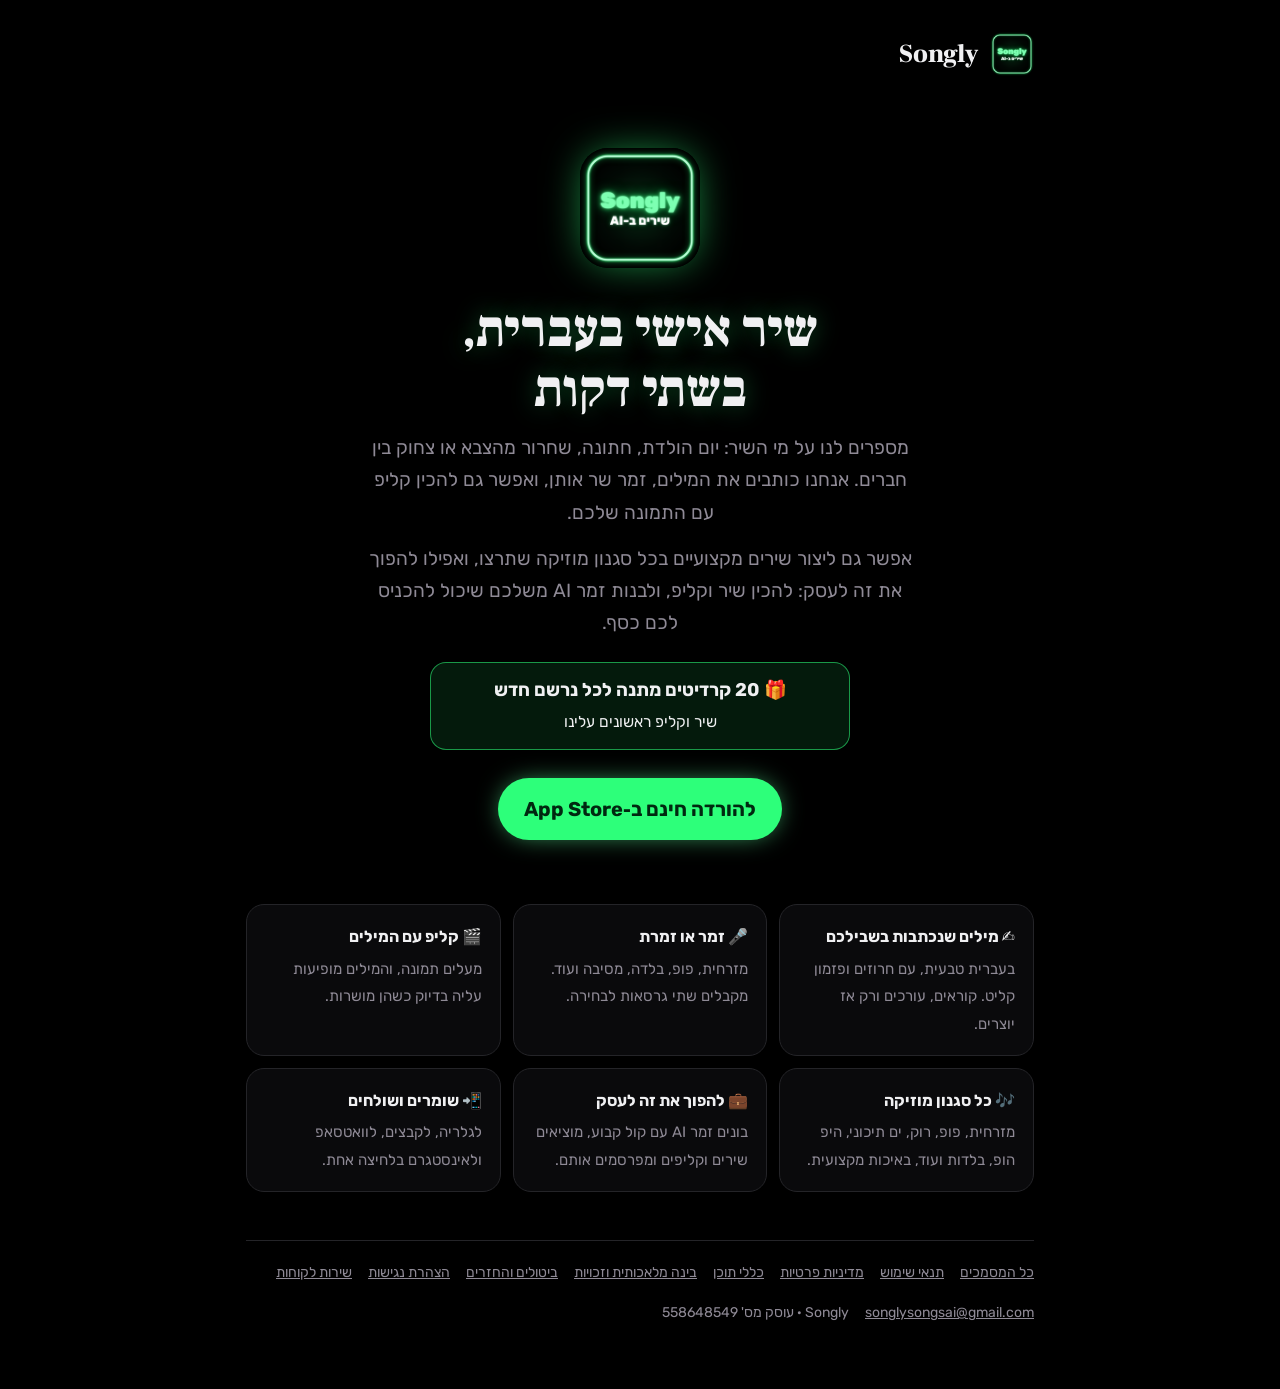
==== index.html @ c9ac2962 "Show the 20-credit welcome gift on the landing page Co-Authored-By: Claude Opus 5.5 <noreply@anthrop" ====
<!doctype html>
<html lang="he" dir="rtl"><head><meta charset="utf-8"><meta name="viewport" content="width=device-width,initial-scale=1">
<title>Songly · שיר אישי בעברית בשתי דקות</title><meta name="description" content="יוצרים שיר אישי בעברית עם בינה מלאכותית: מספרים על מי השיר, ו-Songly כותבת, שרה ומכינה קליפ.">
<link rel="icon" href="favicon.png"><link rel="preconnect" href="https://fonts.googleapis.com"><link rel="preconnect" href="https://fonts.gstatic.com" crossorigin>
<link href="https://fonts.googleapis.com/css2?family=Frank+Ruhl+Libre:wght@900&family=Rubik:wght@400;700&display=swap" rel="stylesheet">
<link rel="stylesheet" href="style.css"></head><body><div class="wrap">
<header><img src="icon.png" alt=""><a class="brand" href="/">Songly</a></header>

<section class="hero"><img src="icon.png" alt="Songly">
<h1>שיר אישי בעברית,<br>בשתי דקות</h1>
<p class="lead">מספרים לנו על מי השיר: יום הולדת, חתונה, שחרור מהצבא או צחוק בין חברים. אנחנו כותבים את המילים, זמר שר אותן, ואפשר גם להכין קליפ עם התמונה שלכם.</p>
<p class="lead" style="margin-top:14px">אפשר גם ליצור שירים מקצועיים בכל סגנון מוזיקה שתרצו, ואפילו להפוך את זה לעסק: להכין שיר וקליפ, ולבנות זמר AI משלכם שיכול להכניס לכם כסף.</p>
<p style="margin:22px auto 0;max-width:420px;padding:12px 18px;border-radius:16px;border:1px solid rgba(45,255,122,.55);background:rgba(45,255,122,.1);font-weight:700;font-size:1.15em">🎁 20 קרדיטים מתנה לכל נרשם חדש<br><span style="font-weight:400;font-size:.85em">שיר וקליפ ראשונים עלינו</span></p>
<a class="soon" style="font-size:1.25em;text-decoration:none" href="https://apps.apple.com/il/app/id6822004056"> להורדה חינם ב‑App Store</a></section>
<section class="cards">
<div class="card"><b>✍️ מילים שנכתבות בשבילכם</b><span>בעברית טבעית, עם חרוזים ופזמון קליט. קוראים, עורכים ורק אז יוצרים.</span></div>
<div class="card"><b>🎤 זמר או זמרת</b><span>מזרחית, פופ, בלדה, מסיבה ועוד. מקבלים שתי גרסאות לבחירה.</span></div>
<div class="card"><b>🎬 קליפ עם המילים</b><span>מעלים תמונה, והמילים מופיעות עליה בדיוק כשהן מושרות.</span></div>
<div class="card"><b>🎶 כל סגנון מוזיקה</b><span>מזרחית, פופ, רוק, ים תיכוני, היפ הופ, בלדות ועוד, באיכות מקצועית.</span></div>
<div class="card"><b>💼 להפוך את זה לעסק</b><span>בונים זמר AI עם קול קבוע, מוציאים שירים וקליפים ומפרסמים אותם.</span></div>
<div class="card"><b>📲 שומרים ושולחים</b><span>לגלריה, לקבצים, לוואטסאפ ולאינסטגרם בלחיצה אחת.</span></div>
</section>
<footer><a href="legal.html">כל המסמכים</a><a href="terms.html">תנאי שימוש</a><a href="privacy.html">מדיניות פרטיות</a><a href="content.html">כללי תוכן</a><a href="ai-rights.html">בינה מלאכותית וזכויות</a><a href="refunds.html">ביטולים והחזרים</a><a href="accessibility.html">הצהרת נגישות</a><a href="support.html">שירות לקוחות</a><a href="mailto:songlysongsai@gmail.com">songlysongsai@gmail.com</a><span>Songly · עוסק מס' 558648549</span></footer></div></body></html>
---- style.css ----
:root{--bg:#000;--surface:#0a0a0c;--line:#242428;--green:#2dff7a;--green-l:#a3ffc8;--text:#f0f0f2;--muted:#8f8a96}
*{box-sizing:border-box}
html,body{margin:0;background:var(--bg);color:var(--text);font-family:'Rubik',system-ui,sans-serif;line-height:1.7}
a{color:var(--green-l)}
.wrap{max-width:820px;margin:0 auto;padding:32px 16px 64px}
header{display:flex;align-items:center;gap:12px;margin-bottom:32px}
header img{width:44px;height:44px;border-radius:12px}
header a.brand{font-family:'Frank Ruhl Libre',serif;font-weight:900;font-size:26px;color:var(--text);text-decoration:none}
.hero{text-align:center;padding:40px 0 24px}
.hero img{width:120px;height:120px;border-radius:28px;box-shadow:0 0 40px -6px rgba(45,255,122,.6)}
h1{font-family:'Frank Ruhl Libre',serif;font-weight:900;font-size:clamp(32px,7vw,52px);line-height:1.15;margin:24px 0 12px;text-shadow:0 0 24px rgba(45,255,122,.35)}
h2{font-size:20px;margin:28px 0 6px;color:var(--green-l)}
.lead{font-size:19px;color:var(--muted);max-width:560px;margin:0 auto}
.soon{display:inline-block;margin-top:28px;padding:14px 26px;border-radius:999px;background:var(--green);color:#002810;font-weight:700;box-shadow:0 0 26px -6px rgba(92,255,157,.75)}
.cards{display:grid;grid-template-columns:repeat(auto-fit,minmax(220px,1fr));gap:12px;margin:40px 0}
.card{background:var(--surface);border:1px solid var(--line);border-radius:18px;padding:18px}
.card b{display:block;margin-bottom:4px}
.card span{color:var(--muted);font-size:15px}
.doc{background:var(--surface);border:1px solid var(--line);border-radius:20px;padding:8px 22px 22px}
.doc p,.doc li{color:#d6d6da}
.note{color:var(--muted);font-size:14px}
footer{margin-top:48px;padding-top:20px;border-top:1px solid var(--line);color:var(--muted);font-size:14px;display:flex;flex-wrap:wrap;gap:16px}
footer a{color:var(--muted)}
.doc-title{font-size:clamp(28px,6vw,40px);margin:8px 0 4px;text-align:right}
.doc h2{font-size:19px;margin:30px 0 6px;color:var(--green-l)}
.doc ul{padding-inline-start:22px}
.biz{margin:16px 0 18px;padding:14px 16px;border:1px solid rgba(92,255,157,.35);border-radius:16px;background:rgba(10,40,24,.45)}
.biz p{margin:2px 0;color:var(--text)}
.contact{display:inline-block;margin-top:4px;font-weight:700;font-size:18px}
table{width:100%;border-collapse:collapse;margin:8px 0}
th,td{text-align:right;padding:8px 6px;border-bottom:1px solid var(--line);color:#d6d6da;vertical-align:top;font-size:15px}
th{color:var(--text)}
footer a{white-space:nowrap}
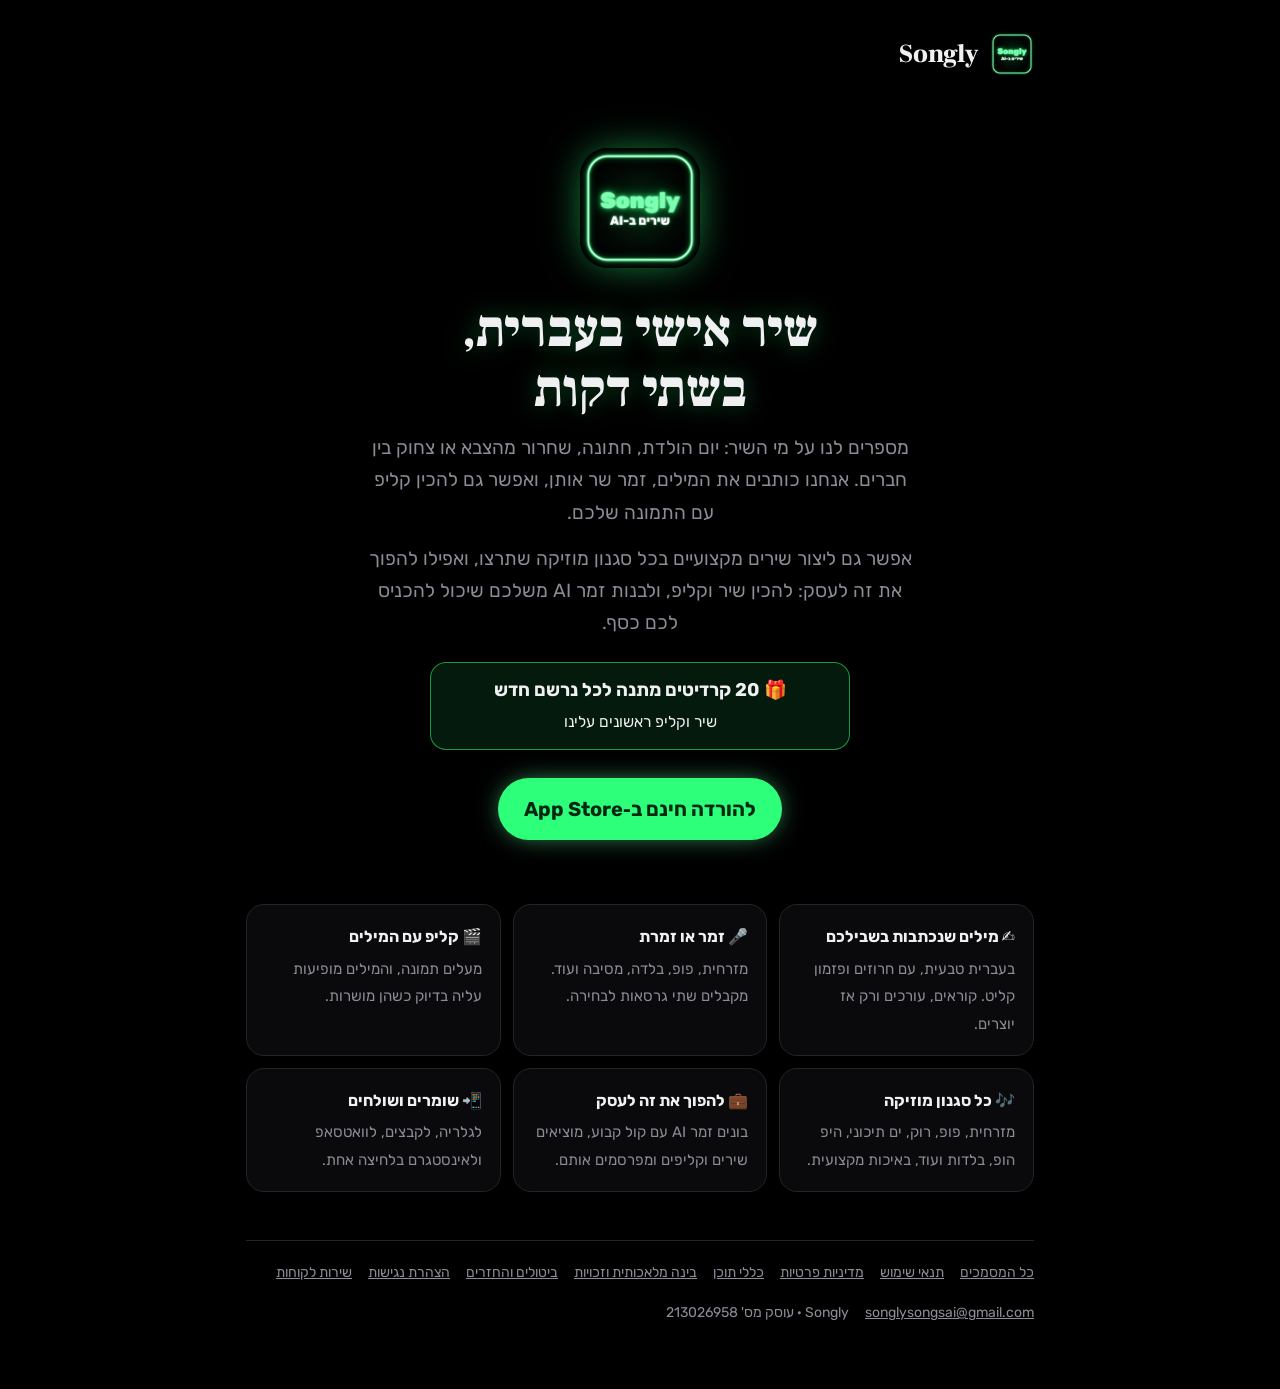
==== commit c1908595: "Business number 213026958" ====
--- a/index.html
+++ b/index.html
@@ -20,4 +20,4 @@
 <div class="card"><b>💼 להפוך את זה לעסק</b><span>בונים זמר AI עם קול קבוע, מוציאים שירים וקליפים ומפרסמים אותם.</span></div>
 <div class="card"><b>📲 שומרים ושולחים</b><span>לגלריה, לקבצים, לוואטסאפ ולאינסטגרם בלחיצה אחת.</span></div>
 </section>
-<footer><a href="legal.html">כל המסמכים</a><a href="terms.html">תנאי שימוש</a><a href="privacy.html">מדיניות פרטיות</a><a href="content.html">כללי תוכן</a><a href="ai-rights.html">בינה מלאכותית וזכויות</a><a href="refunds.html">ביטולים והחזרים</a><a href="accessibility.html">הצהרת נגישות</a><a href="support.html">שירות לקוחות</a><a href="mailto:songlysongsai@gmail.com">songlysongsai@gmail.com</a><span>Songly · עוסק מס' 558648549</span></footer></div></body></html>
+<footer><a href="legal.html">כל המסמכים</a><a href="terms.html">תנאי שימוש</a><a href="privacy.html">מדיניות פרטיות</a><a href="content.html">כללי תוכן</a><a href="ai-rights.html">בינה מלאכותית וזכויות</a><a href="refunds.html">ביטולים והחזרים</a><a href="accessibility.html">הצהרת נגישות</a><a href="support.html">שירות לקוחות</a><a href="mailto:songlysongsai@gmail.com">songlysongsai@gmail.com</a><span>Songly · עוסק מס' 213026958</span></footer></div></body></html>
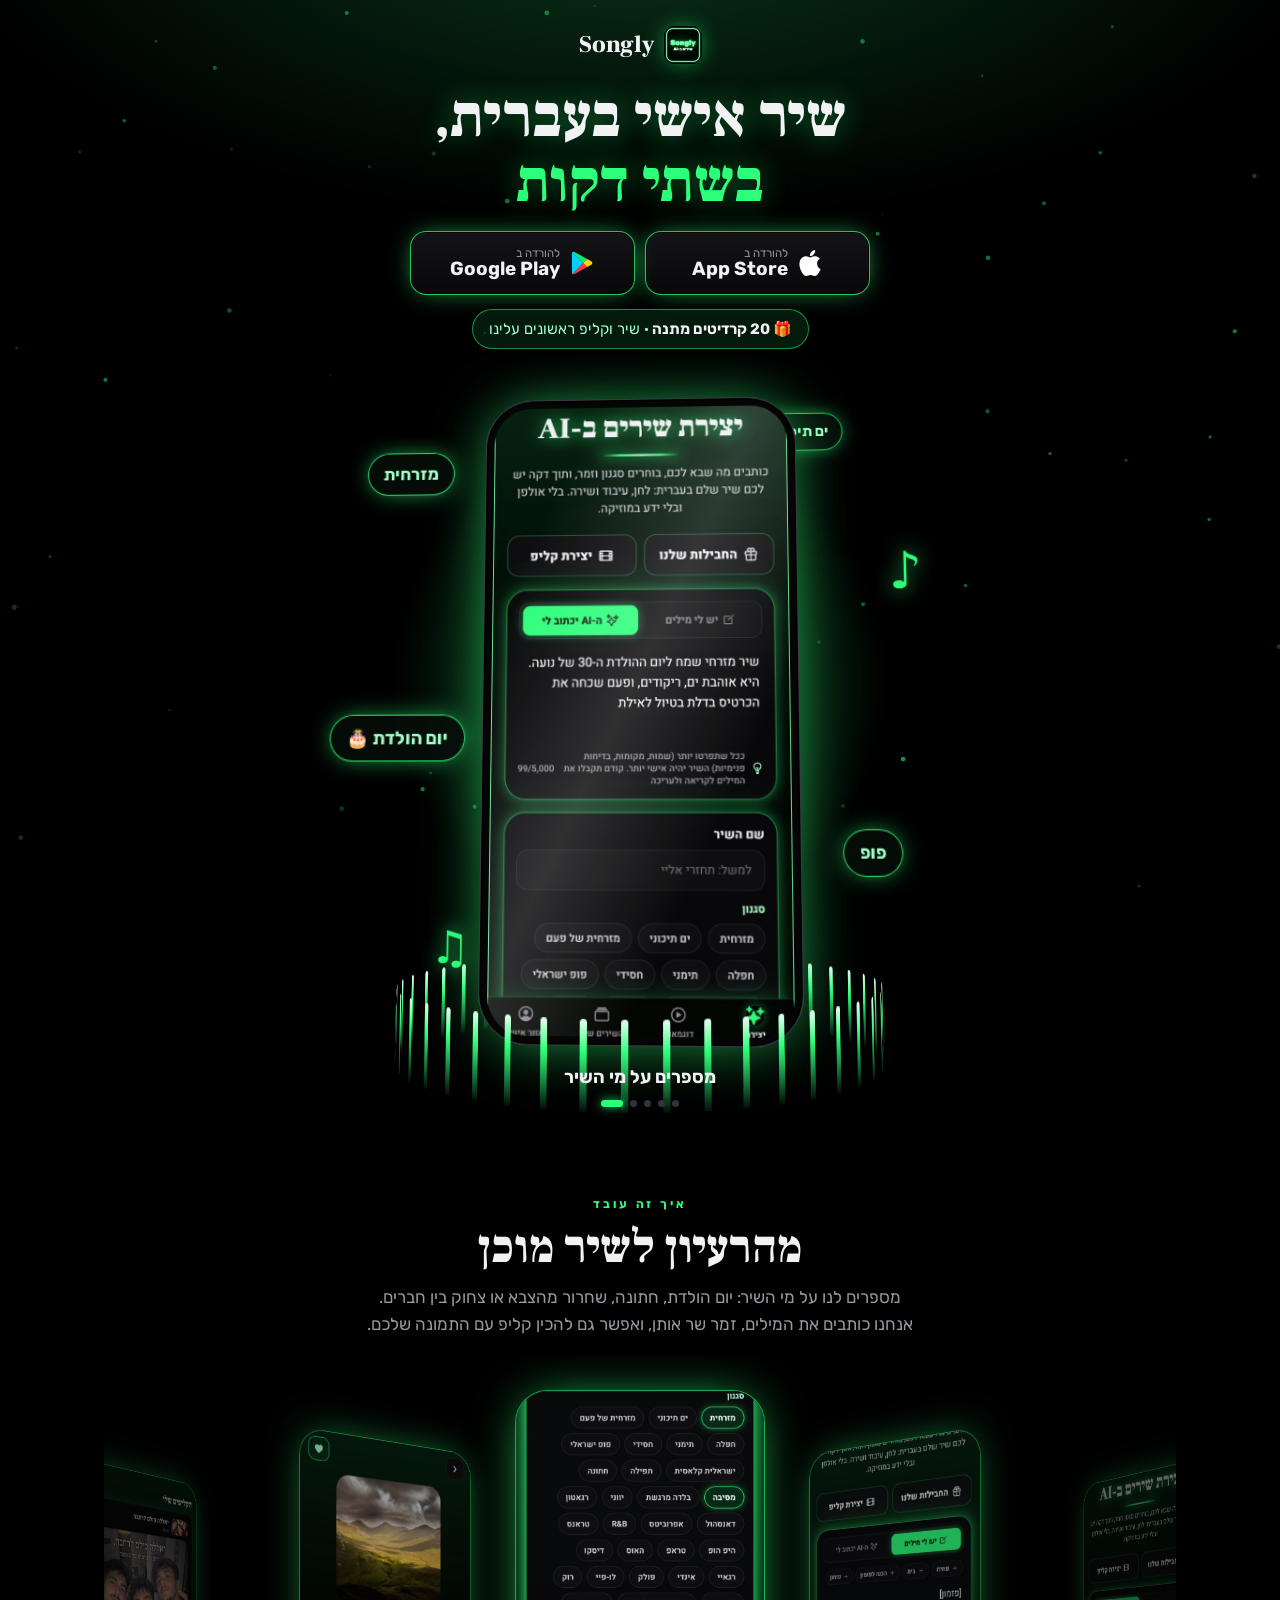
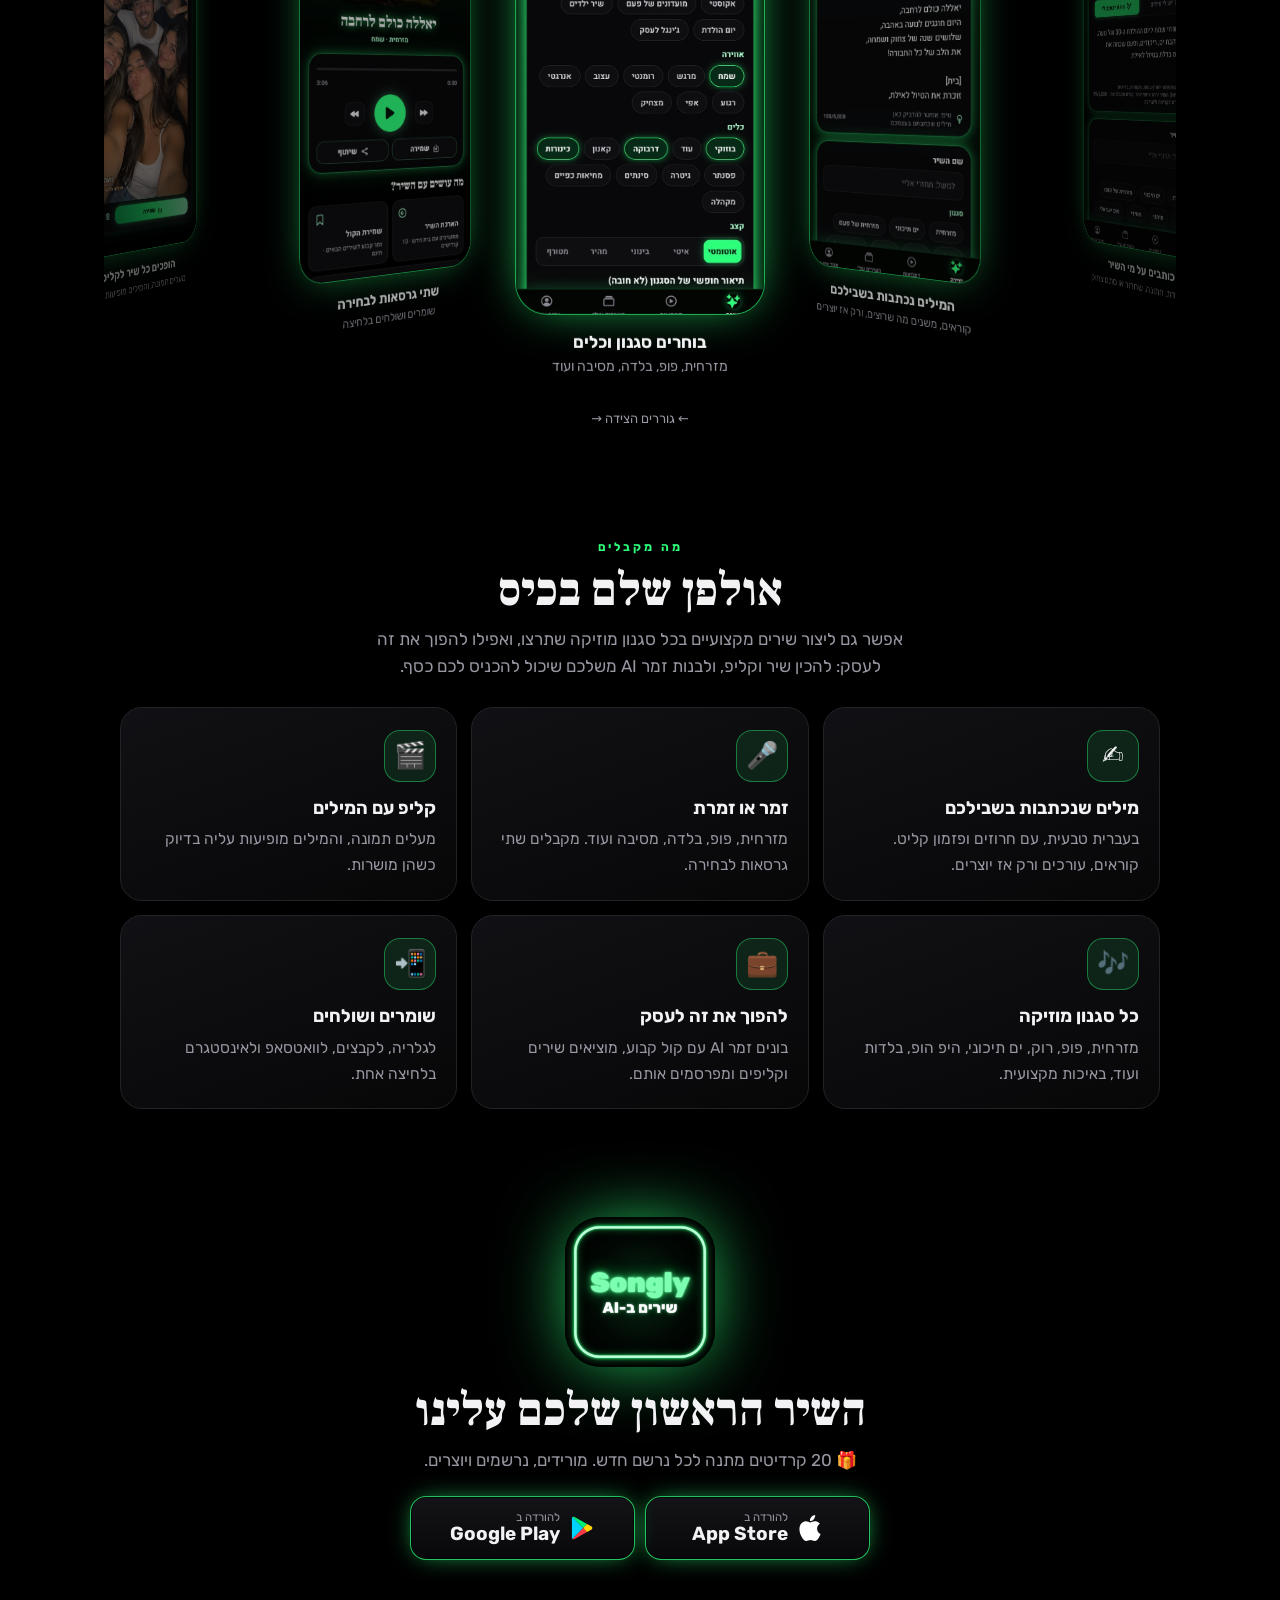
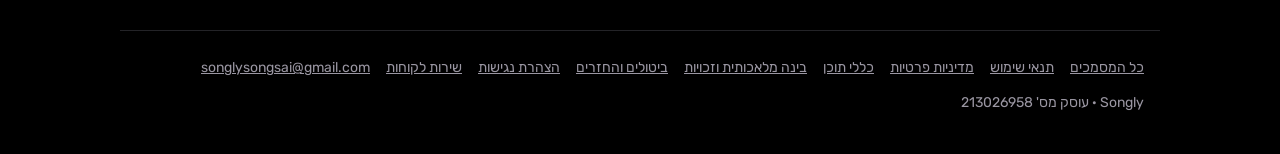
==== commit 1e745be8: "New 3D landing page with App Store and Google Play buttons on top Co-Authored-By: Claude Fable 5.2 <" ====
--- a/index.html
+++ b/index.html
@@ -1,23 +1,72 @@
 <!doctype html>
-<html lang="he" dir="rtl"><head><meta charset="utf-8"><meta name="viewport" content="width=device-width,initial-scale=1">
-<title>Songly · שיר אישי בעברית בשתי דקות</title><meta name="description" content="יוצרים שיר אישי בעברית עם בינה מלאכותית: מספרים על מי השיר, ו-Songly כותבת, שרה ומכינה קליפ.">
+<html lang="he" dir="rtl"><head><meta charset="utf-8"><meta name="viewport" content="width=device-width,initial-scale=1,viewport-fit=cover">
+<title>Songly · שיר אישי בעברית בשתי דקות</title><meta name="description" content="יוצרים שיר אישי בעברית עם בינה מלאכותית: מספרים על מי השיר, ו-Songly כותבת, שרה ומכינה קליפ. להורדה ב-App Store וב-Google Play.">
+<meta name="theme-color" content="#000000">
+<meta property="og:title" content="Songly · שיר אישי בעברית בשתי דקות"><meta property="og:description" content="להורדה חינם ב-App Store וב-Google Play. 20 קרדיטים מתנה לכל נרשם חדש."><meta property="og:image" content="https://songlysongsai.com/icon.png">
 <link rel="icon" href="favicon.png"><link rel="preconnect" href="https://fonts.googleapis.com"><link rel="preconnect" href="https://fonts.gstatic.com" crossorigin>
 <link href="https://fonts.googleapis.com/css2?family=Frank+Ruhl+Libre:wght@900&family=Rubik:wght@400;700&display=swap" rel="stylesheet">
-<link rel="stylesheet" href="style.css"></head><body><div class="wrap">
-<header><img src="icon.png" alt=""><a class="brand" href="/">Songly</a></header>
+<link rel="preload" as="image" href="img/s1.webp">
+<link rel="stylesheet" href="landing.css?v=1"></head><body>
+<a class="skip" href="#stores">דילוג לקישורי ההורדה</a>
+<canvas id="fx" aria-hidden="true"></canvas>
+<main>
+<section class="hero" style="padding-bottom:0">
+<a class="brand" href="/"><img src="icon.png" alt="" width="38" height="38">Songly</a>
+<h1>שיר אישי בעברית,<br><em>בשתי דקות</em></h1>
+<div class="stores" id="stores">
+<a class="store as" href="https://apps.apple.com/il/app/id6822004056" aria-label="הורדת Songly מה-App Store לאייפון"><svg viewBox="0 0 24 24" aria-hidden="true"><path class="ap" fill="#fff" d="M12.152 6.896c-.948 0-2.415-1.078-3.96-1.04-2.04.027-3.91 1.183-4.961 3.014-2.117 3.675-.546 9.103 1.519 12.09 1.013 1.454 2.208 3.09 3.792 3.039 1.52-.065 2.09-.987 3.935-.987 1.831 0 2.35.987 3.96.948 1.637-.026 2.676-1.48 3.676-2.948 1.156-1.688 1.636-3.325 1.662-3.415-.039-.013-3.182-1.221-3.22-4.857-.026-3.04 2.48-4.494 2.597-4.559-1.429-2.09-3.623-2.324-4.39-2.376-2-.156-3.675 1.09-4.61 1.09zM15.53 3.83c.843-1.012 1.4-2.427 1.245-3.83-1.207.052-2.662.805-3.532 1.818-.78.896-1.454 2.338-1.273 3.714 1.338.104 2.715-.688 3.559-1.701"/></svg><span><small>להורדה ב</small><b>App Store</b></span></a>
+<a class="store gp" href="https://play.google.com/store/apps/details?id=com.songlysongsai.app" aria-label="הורדת Songly מ-Google Play לאנדרואיד"><svg viewBox="0 0 24 24" aria-hidden="true"><path fill="#00d2ff" d="M3.2 1.9 13.1 12 3.2 22.1c-.3-.3-.5-.7-.5-1.2V3.1c0-.5.2-.9.5-1.2z"/><path fill="#00f076" d="M3.2 1.9c.5-.4 1.200-.5 1.900-.1l11.600 6.600-3.600 3.600z"/><path fill="#ff3a44" d="M3.2 22.1 13.1 12l3.600 3.600-11.600 6.600c-.7.4-1.400.3-1.900-.1z"/><path fill="#ffd500" d="m16.700 8.400 4.100 2.300c1 .6 1 2 0 2.600l-4.100 2.300L13.100 12z"/></svg><span><small>להורדה ב</small><b>Google Play</b></span></a>
+</div>
+<p class="gift">🎁 20 קרדיטים מתנה <span>· שיר וקליפ ראשונים עלינו</span></p>
+<div class="stage" id="stage" aria-hidden="true">
+<div class="halo"></div>
+<div class="rig" id="rig">
+<div class="eq" id="eq"></div>
+<div class="chip c5"><i>ים תיכוני</i></div><div class="chip n c6"><i>♫</i></div>
+<div class="phone">
+<div class="back"><img src="icon.png" alt=""></div>
+<div class="edge" style="transform:translateZ(-14px)"></div><div class="edge" style="transform:translateZ(-12px)"></div><div class="edge" style="transform:translateZ(-10px)"></div><div class="edge" style="transform:translateZ(-8px)"></div><div class="edge" style="transform:translateZ(-6px)"></div><div class="edge" style="transform:translateZ(-4px)"></div><div class="edge" style="transform:translateZ(-2px)"></div>
+<div class="face"></div>
+<div class="screen"><img src="img/s1.webp" alt="" class=on><img src="img/s2.webp" alt="" loading=lazy><img src="img/s3.webp" alt="" loading=lazy><img src="img/s4.webp" alt="" loading=lazy><img src="img/s5.webp" alt="" loading=lazy></div>
+<div class="glare" id="glare"></div>
+</div>
+<div class="chip c1"><i>מזרחית</i></div><div class="chip n c2"><i>♪</i></div><div class="chip c3"><i>יום הולדת 🎂</i></div><div class="chip c4"><i>פופ</i></div>
+</div></div>
+<div class="cap"><p id="capt" aria-live="off">מספרים על מי השיר</p><div class="dots" aria-hidden="true"><i class="on"></i><i></i><i></i><i></i><i></i></div></div>
+</section>
 
-<section class="hero"><img src="icon.png" alt="Songly">
-<h1>שיר אישי בעברית,<br>בשתי דקות</h1>
-<p class="lead">מספרים לנו על מי השיר: יום הולדת, חתונה, שחרור מהצבא או צחוק בין חברים. אנחנו כותבים את המילים, זמר שר אותן, ואפשר גם להכין קליפ עם התמונה שלכם.</p>
-<p class="lead" style="margin-top:14px">אפשר גם ליצור שירים מקצועיים בכל סגנון מוזיקה שתרצו, ואפילו להפוך את זה לעסק: להכין שיר וקליפ, ולבנות זמר AI משלכם שיכול להכניס לכם כסף.</p>
-<p style="margin:22px auto 0;max-width:420px;padding:12px 18px;border-radius:16px;border:1px solid rgba(45,255,122,.55);background:rgba(45,255,122,.1);font-weight:700;font-size:1.15em">🎁 20 קרדיטים מתנה לכל נרשם חדש<br><span style="font-weight:400;font-size:.85em">שיר וקליפ ראשונים עלינו</span></p>
-<a class="soon" style="font-size:1.25em;text-decoration:none" href="https://apps.apple.com/il/app/id6822004056"> להורדה חינם ב‑App Store</a></section>
-<section class="cards">
-<div class="card"><b>✍️ מילים שנכתבות בשבילכם</b><span>בעברית טבעית, עם חרוזים ופזמון קליט. קוראים, עורכים ורק אז יוצרים.</span></div>
-<div class="card"><b>🎤 זמר או זמרת</b><span>מזרחית, פופ, בלדה, מסיבה ועוד. מקבלים שתי גרסאות לבחירה.</span></div>
-<div class="card"><b>🎬 קליפ עם המילים</b><span>מעלים תמונה, והמילים מופיעות עליה בדיוק כשהן מושרות.</span></div>
-<div class="card"><b>🎶 כל סגנון מוזיקה</b><span>מזרחית, פופ, רוק, ים תיכוני, היפ הופ, בלדות ועוד, באיכות מקצועית.</span></div>
-<div class="card"><b>💼 להפוך את זה לעסק</b><span>בונים זמר AI עם קול קבוע, מוציאים שירים וקליפים ומפרסמים אותם.</span></div>
-<div class="card"><b>📲 שומרים ושולחים</b><span>לגלריה, לקבצים, לוואטסאפ ולאינסטגרם בלחיצה אחת.</span></div>
-</section>
-<footer><a href="legal.html">כל המסמכים</a><a href="terms.html">תנאי שימוש</a><a href="privacy.html">מדיניות פרטיות</a><a href="content.html">כללי תוכן</a><a href="ai-rights.html">בינה מלאכותית וזכויות</a><a href="refunds.html">ביטולים והחזרים</a><a href="accessibility.html">הצהרת נגישות</a><a href="support.html">שירות לקוחות</a><a href="mailto:songlysongsai@gmail.com">songlysongsai@gmail.com</a><span>Songly · עוסק מס' 213026958</span></footer></div></body></html>
+<section><div class="wrap">
+<span class="kick rv">איך זה עובד</span>
+<h2 class="rv">מהרעיון לשיר מוכן</h2>
+<p class="sub rv">מספרים לנו על מי השיר: יום הולדת, חתונה, שחרור מהצבא או צחוק בין חברים. אנחנו כותבים את המילים, זמר שר אותן, ואפשר גם להכין קליפ עם התמונה שלכם.</p>
+<div class="cf" id="cf" tabindex="0" aria-label="מסכי האפליקציה, אפשר לגלול הצידה">
+<figure><img src="img/s5.webp" alt="מסך האפליקציה: הופכים כל שיר לקליפ" loading="lazy" width="640" height="1343"><figcaption>הופכים כל שיר לקליפ<small>מעלים תמונה, והמילים מופיעות עליה</small></figcaption></figure><figure><img src="img/s4.webp" alt="מסך האפליקציה: שתי גרסאות לבחירה" loading="lazy" width="640" height="1343"><figcaption>שתי גרסאות לבחירה<small>שומרים ושולחים בלחיצה</small></figcaption></figure><figure><img src="img/s3.webp" alt="מסך האפליקציה: בוחרים סגנון וכלים" loading="lazy" width="640" height="1343"><figcaption>בוחרים סגנון וכלים<small>מזרחית, פופ, בלדה, מסיבה ועוד</small></figcaption></figure><figure><img src="img/s2.webp" alt="מסך האפליקציה: המילים נכתבות בשבילכם" loading="lazy" width="640" height="1343"><figcaption>המילים נכתבות בשבילכם<small>קוראים, משנים מה שרוצים, ורק אז יוצרים</small></figcaption></figure><figure><img src="img/s1.webp" alt="מסך האפליקציה: כותבים על מי השיר" loading="lazy" width="640" height="1343"><figcaption>כותבים על מי השיר<small>יום הולדת, חתונה, שחרור או סתם צחוק</small></figcaption></figure>
+</div>
+<p class="swipe" aria-hidden="true">← גוררים הצידה →</p>
+</div></section>
+
+<section><div class="wrap">
+<span class="kick rv">מה מקבלים</span>
+<h2 class="rv">אולפן שלם בכיס</h2>
+<p class="sub rv">אפשר גם ליצור שירים מקצועיים בכל סגנון מוזיקה שתרצו, ואפילו להפוך את זה לעסק: להכין שיר וקליפ, ולבנות זמר AI משלכם שיכול להכניס לכם כסף.</p>
+<div class="cards">
+<div class="card rv"><div class="ic" aria-hidden="true">✍️</div><b>מילים שנכתבות בשבילכם</b><span>בעברית טבעית, עם חרוזים ופזמון קליט. קוראים, עורכים ורק אז יוצרים.</span></div><div class="card rv"><div class="ic" aria-hidden="true">🎤</div><b>זמר או זמרת</b><span>מזרחית, פופ, בלדה, מסיבה ועוד. מקבלים שתי גרסאות לבחירה.</span></div><div class="card rv"><div class="ic" aria-hidden="true">🎬</div><b>קליפ עם המילים</b><span>מעלים תמונה, והמילים מופיעות עליה בדיוק כשהן מושרות.</span></div><div class="card rv"><div class="ic" aria-hidden="true">🎶</div><b>כל סגנון מוזיקה</b><span>מזרחית, פופ, רוק, ים תיכוני, היפ הופ, בלדות ועוד, באיכות מקצועית.</span></div><div class="card rv"><div class="ic" aria-hidden="true">💼</div><b>להפוך את זה לעסק</b><span>בונים זמר AI עם קול קבוע, מוציאים שירים וקליפים ומפרסמים אותם.</span></div><div class="card rv"><div class="ic" aria-hidden="true">📲</div><b>שומרים ושולחים</b><span>לגלריה, לקבצים, לוואטסאפ ולאינסטגרם בלחיצה אחת.</span></div>
+</div></div></section>
+
+<section class="end"><div class="wrap">
+<img class="disc rv" src="icon.png" alt="" width="150" height="150">
+<h2 class="rv">השיר הראשון שלכם עלינו</h2>
+<p class="sub rv">🎁 20 קרדיטים מתנה לכל נרשם חדש. מורידים, נרשמים ויוצרים.</p>
+<div class="stores" id="stores2">
+<a class="store as" href="https://apps.apple.com/il/app/id6822004056" aria-label="הורדת Songly מה-App Store לאייפון"><svg viewBox="0 0 24 24" aria-hidden="true"><path class="ap" fill="#fff" d="M12.152 6.896c-.948 0-2.415-1.078-3.96-1.04-2.04.027-3.91 1.183-4.961 3.014-2.117 3.675-.546 9.103 1.519 12.09 1.013 1.454 2.208 3.09 3.792 3.039 1.52-.065 2.09-.987 3.935-.987 1.831 0 2.35.987 3.96.948 1.637-.026 2.676-1.48 3.676-2.948 1.156-1.688 1.636-3.325 1.662-3.415-.039-.013-3.182-1.221-3.22-4.857-.026-3.04 2.48-4.494 2.597-4.559-1.429-2.09-3.623-2.324-4.39-2.376-2-.156-3.675 1.09-4.61 1.09zM15.53 3.83c.843-1.012 1.4-2.427 1.245-3.83-1.207.052-2.662.805-3.532 1.818-.78.896-1.454 2.338-1.273 3.714 1.338.104 2.715-.688 3.559-1.701"/></svg><span><small>להורדה ב</small><b>App Store</b></span></a>
+<a class="store gp" href="https://play.google.com/store/apps/details?id=com.songlysongsai.app" aria-label="הורדת Songly מ-Google Play לאנדרואיד"><svg viewBox="0 0 24 24" aria-hidden="true"><path fill="#00d2ff" d="M3.2 1.9 13.1 12 3.2 22.1c-.3-.3-.5-.7-.5-1.2V3.1c0-.5.2-.9.5-1.2z"/><path fill="#00f076" d="M3.2 1.9c.5-.4 1.200-.5 1.900-.1l11.600 6.600-3.600 3.600z"/><path fill="#ff3a44" d="M3.2 22.1 13.1 12l3.600 3.600-11.600 6.600c-.7.4-1.400.3-1.900-.1z"/><path fill="#ffd500" d="m16.700 8.400 4.100 2.300c1 .6 1 2 0 2.600l-4.100 2.300L13.100 12z"/></svg><span><small>להורדה ב</small><b>Google Play</b></span></a>
+</div>
+</div></section>
+</main>
+<footer><a href="legal.html">כל המסמכים</a><a href="terms.html">תנאי שימוש</a><a href="privacy.html">מדיניות פרטיות</a><a href="content.html">כללי תוכן</a><a href="ai-rights.html">בינה מלאכותית וזכויות</a><a href="refunds.html">ביטולים והחזרים</a><a href="accessibility.html">הצהרת נגישות</a><a href="support.html">שירות לקוחות</a><a href="mailto:songlysongsai@gmail.com">songlysongsai@gmail.com</a><span>Songly · עוסק מס' 213026958</span></footer>
+<div class="bar" id="bar">
+<a class="store as" href="https://apps.apple.com/il/app/id6822004056" aria-label="הורדת Songly מה-App Store לאייפון"><svg viewBox="0 0 24 24" aria-hidden="true"><path class="ap" fill="#fff" d="M12.152 6.896c-.948 0-2.415-1.078-3.96-1.04-2.04.027-3.91 1.183-4.961 3.014-2.117 3.675-.546 9.103 1.519 12.09 1.013 1.454 2.208 3.09 3.792 3.039 1.52-.065 2.09-.987 3.935-.987 1.831 0 2.35.987 3.96.948 1.637-.026 2.676-1.48 3.676-2.948 1.156-1.688 1.636-3.325 1.662-3.415-.039-.013-3.182-1.221-3.22-4.857-.026-3.04 2.48-4.494 2.597-4.559-1.429-2.09-3.623-2.324-4.39-2.376-2-.156-3.675 1.09-4.61 1.09zM15.53 3.83c.843-1.012 1.4-2.427 1.245-3.83-1.207.052-2.662.805-3.532 1.818-.78.896-1.454 2.338-1.273 3.714 1.338.104 2.715-.688 3.559-1.701"/></svg><span><small>להורדה ב</small><b>App Store</b></span></a>
+<a class="store gp" href="https://play.google.com/store/apps/details?id=com.songlysongsai.app" aria-label="הורדת Songly מ-Google Play לאנדרואיד"><svg viewBox="0 0 24 24" aria-hidden="true"><path fill="#00d2ff" d="M3.2 1.9 13.1 12 3.2 22.1c-.3-.3-.5-.7-.5-1.2V3.1c0-.5.2-.9.5-1.2z"/><path fill="#00f076" d="M3.2 1.9c.5-.4 1.200-.5 1.900-.1l11.600 6.600-3.600 3.600z"/><path fill="#ff3a44" d="M3.2 22.1 13.1 12l3.600 3.600-11.600 6.600c-.7.4-1.400.3-1.900-.1z"/><path fill="#ffd500" d="m16.700 8.400 4.100 2.300c1 .6 1 2 0 2.600l-4.100 2.300L13.100 12z"/></svg><span><small>להורדה ב</small><b>Google Play</b></span></a>
+</div>
+<script src="landing.js?v=1"></script>
+</body></html>
--- a/landing.css
+++ b/landing.css
@@ -0,0 +1,126 @@
+:root{--bg:#000;--surface:#0a0a0c;--line:#232327;--green:#2dff7a;--green-l:#a3ffc8;--text:#f2f2f4;--muted:#9a96a2;--pw:min(58vw,270px)}
+*{box-sizing:border-box}
+html{scroll-behavior:smooth}
+html,body{margin:0;background:var(--bg);color:var(--text);font-family:'Rubik',system-ui,sans-serif;line-height:1.6;overflow-x:hidden}
+img{display:block;max-width:100%}
+a{color:var(--green-l)}
+:focus-visible{outline:3px solid #fff;outline-offset:3px;border-radius:8px}
+.skip{position:absolute;right:8px;top:-60px;background:var(--green);color:#002810;padding:10px 16px;border-radius:10px;font-weight:700;z-index:50}
+.skip:focus{top:8px}
+#fx{position:fixed;inset:0;width:100%;height:100%;z-index:0;pointer-events:none}
+main,footer{position:relative;z-index:1}
+
+/* ---------- hero ---------- */
+.hero{position:relative;text-align:center;padding:18px 16px 0;overflow:hidden}
+.hero::before{content:"";position:absolute;inset:-10% -30% auto;height:70%;background:radial-gradient(50% 60% at 50% 0,rgba(45,255,122,.22),transparent 70%);pointer-events:none}
+.brand{position:relative;display:inline-flex;align-items:center;gap:10px;color:var(--text);text-decoration:none;font-family:'Frank Ruhl Libre',serif;font-weight:900;font-size:24px}
+.brand img{width:38px;height:38px;border-radius:11px;box-shadow:0 0 22px -4px rgba(45,255,122,.7)}
+h1{position:relative;font-family:'Frank Ruhl Libre',serif;font-weight:900;font-size:clamp(31px,8.4vw,60px);line-height:1.08;margin:14px 0 0;text-shadow:0 0 28px rgba(45,255,122,.4)}
+h1 em{font-style:normal;color:var(--green)}
+.stores{position:relative;display:flex;justify-content:center;gap:10px;margin:16px auto 0;max-width:460px}
+.store{flex:1 1 0;min-width:0;display:flex;align-items:center;justify-content:center;gap:9px;padding:10px 10px;min-height:58px;border-radius:16px;text-decoration:none;color:var(--text);background:linear-gradient(180deg,#141418,#08080a);border:1.5px solid rgba(45,255,122,.75);box-shadow:0 0 0 1px rgba(0,0,0,.6) inset,0 0 26px -8px rgba(45,255,122,.9);transition:transform .25s cubic-bezier(.2,1.4,.4,1),box-shadow .25s}
+.store:hover{transform:translateY(-3px) scale(1.02);box-shadow:0 0 34px -6px rgba(45,255,122,1)}
+.store:active{transform:scale(.97)}
+.store svg{width:26px;height:26px;flex:none}
+.store span{display:flex;flex-direction:column;align-items:flex-start;line-height:1.1;text-align:start}
+.store small{font-size:11.5px;color:var(--muted);font-weight:400}
+.store b{font-size:17px;font-weight:700;direction:ltr;white-space:nowrap}
+.store.me{background:linear-gradient(180deg,#5cff9d,#18e866);color:#002810;border-color:#b9ffd5;order:-1}
+.store.me small{color:#064a22}
+.store.me .ap{fill:#002810}
+.gift{position:relative;display:inline-block;margin:14px auto 0;padding:7px 16px;border-radius:999px;border:1px solid rgba(45,255,122,.5);background:rgba(45,255,122,.1);font-weight:700;font-size:15px}
+.gift span{font-weight:400;color:var(--green-l)}
+
+/* ---------- 3D stage ---------- */
+.stage{position:relative;height:calc(var(--pw)*2.36);margin-top:6px;perspective:1300px;perspective-origin:50% 42%;touch-action:pan-y;cursor:grab;user-select:none;-webkit-user-select:none}
+.stage:active{cursor:grabbing}
+.halo{position:absolute;left:50%;top:46%;width:calc(var(--pw)*2.3);aspect-ratio:1;transform:translate(-50%,-50%);border-radius:50%;background:radial-gradient(closest-side,rgba(45,255,122,.34),rgba(45,255,122,.08) 55%,transparent 72%);animation:breath 4s ease-in-out infinite}
+@keyframes breath{50%{opacity:.6;transform:translate(-50%,-50%) scale(1.08)}}
+.rig{position:absolute;left:50%;top:6%;width:var(--pw);margin-left:calc(var(--pw)/-2);transform-style:preserve-3d;will-change:transform}
+.phone{position:relative;width:100%;aspect-ratio:1042/2188;transform-style:preserve-3d}
+.phone .edge{position:absolute;inset:-9px;border-radius:calc(var(--pw)*.165);background:#17171b;border:1px solid #2c2c33}
+.phone .face{position:absolute;inset:-9px;border-radius:calc(var(--pw)*.165);background:#050506;border:1.5px solid #3a3a42;box-shadow:0 0 0 1.5px #000 inset,0 0 60px -10px rgba(45,255,122,.75);transform:translateZ(1px)}
+.screen{position:absolute;inset:0;border-radius:calc(var(--pw)*.125);overflow:hidden;background:#000;transform:translateZ(2px)}
+.screen img{position:absolute;inset:0;width:100%;height:100%;object-fit:cover;opacity:0;transition:opacity .9s ease}
+.screen img.on{opacity:1}
+.notch{position:absolute;left:50%;top:2.2%;width:28%;height:3.1%;margin-left:-14%;border-radius:99px;background:#000;transform:translateZ(3px)}
+.glare{position:absolute;inset:0;border-radius:calc(var(--pw)*.125);transform:translateZ(4px);background:linear-gradient(115deg,transparent 30%,rgba(255,255,255,.16) 46%,transparent 60%);background-size:260% 100%;pointer-events:none;mix-blend-mode:screen}
+.back{position:absolute;inset:-9px;border-radius:calc(var(--pw)*.165);background:radial-gradient(120% 80% at 50% 20%,#15301f,#060608 70%);border:1.5px solid #2c2c33;transform:translateZ(-15px) rotateY(180deg);display:grid;place-items:center}
+.back img{width:34%;border-radius:22%;box-shadow:0 0 40px -6px rgba(45,255,122,.8)}
+
+.chip{position:absolute;transform-style:preserve-3d;pointer-events:none}
+.chip i{display:block;font-style:normal;white-space:nowrap;padding:7px 14px;border-radius:999px;font-weight:700;font-size:clamp(13px,3.5vw,16px);color:var(--green-l);background:rgba(6,14,9,.92);border:1.5px solid rgba(45,255,122,.8);box-shadow:0 0 22px -6px rgba(45,255,122,.95);animation:bob 4.2s ease-in-out infinite}
+.chip.n i{padding:0;border:0;background:none;box-shadow:none;font-size:clamp(30px,9vw,46px);color:var(--green);text-shadow:0 0 18px rgba(45,255,122,.9)}
+@keyframes bob{50%{transform:translateY(-12px) rotate(2deg)}}
+.c1{left:-34%;top:12%;transform:translateZ(110px)}
+.c2{right:-36%;top:26%;transform:translateZ(150px)}.c2 i{animation-delay:-1.1s}
+.c3{left:-38%;top:52%;transform:translateZ(170px)}.c3 i{animation-delay:-2.3s}
+.c4{right:-30%;top:68%;transform:translateZ(120px)}.c4 i{animation-delay:-.6s}
+.c5{right:-22%;top:-3%;transform:translateZ(-90px)}.c5 i{animation-delay:-3s}
+.c6{left:-24%;top:82%;transform:translateZ(-70px)}.c6 i{animation-delay:-1.7s}
+
+.eq{position:absolute;left:50%;top:103%;width:0;height:0;transform-style:preserve-3d;animation:spin 26s linear infinite}
+@keyframes spin{to{transform:rotateY(360deg)}}
+.eq b{position:absolute;left:-3px;bottom:0;width:6px;height:calc(var(--pw)*.24);transform-origin:50% 100%;transform:rotateY(var(--a)) translateZ(calc(var(--pw)*.78))}
+.eq b i{display:block;width:100%;height:100%;border-radius:4px 4px 0 0;background:linear-gradient(180deg,#eafff2,var(--green) 35%,rgba(45,255,122,.05));transform-origin:50% 100%;animation:eq 1.1s ease-in-out infinite alternate;animation-delay:var(--d)}
+@keyframes eq{from{transform:scaleY(.12)}to{transform:scaleY(1)}}
+
+.cap{position:relative;margin:0 auto;padding:0 16px 34px;text-align:center}
+.cap p{margin:0;font-weight:700;font-size:18px;min-height:1.6em}
+.dots{display:flex;gap:7px;justify-content:center;margin-top:8px;direction:ltr}
+.dots i{width:7px;height:7px;border-radius:50%;background:#33333a;transition:.4s}
+.dots i.on{background:var(--green);width:22px;border-radius:9px;box-shadow:0 0 10px rgba(45,255,122,.8)}
+
+/* ---------- sections ---------- */
+section{position:relative;padding:54px 16px}
+.wrap{max-width:1040px;margin:0 auto}
+.kick{display:block;text-align:center;font-size:12px;letter-spacing:.24em;color:var(--green);font-weight:700}
+h2{font-family:'Frank Ruhl Libre',serif;font-weight:900;font-size:clamp(28px,6.6vw,46px);line-height:1.12;text-align:center;margin:8px 0 10px}
+.sub{color:var(--muted);text-align:center;max-width:560px;margin:0 auto;font-size:17px}
+
+.cf{position:relative;display:flex;gap:0;direction:ltr;overflow-x:auto;overflow-y:hidden;scroll-snap-type:x mandatory;-webkit-overflow-scrolling:touch;scrollbar-width:none;padding:34px calc(50% - var(--cw)/2) 30px;margin:18px -16px 0;--cw:min(56vw,250px)}
+.cf::-webkit-scrollbar{display:none}
+.cf figure{cursor:pointer;flex:none;width:var(--cw);margin:0;scroll-snap-align:center;position:relative;will-change:transform}
+.cf img{width:100%;height:auto;aspect-ratio:1042/2188;object-fit:cover;border-radius:calc(var(--cw)*.13);border:1.5px solid rgba(45,255,122,.7);box-shadow:0 0 50px -14px rgba(45,255,122,.9);background:#000}
+.cf figcaption{direction:rtl;text-align:center;margin-top:14px;font-weight:700;font-size:17px}
+.cf figcaption small{display:block;font-weight:400;color:var(--muted);font-size:14px}
+.swipe{text-align:center;color:var(--muted);font-size:13px;margin:0}
+
+.cards{display:grid;grid-template-columns:repeat(auto-fit,minmax(250px,1fr));gap:14px;margin-top:26px;perspective:1200px}
+.card{position:relative;padding:22px 20px;border-radius:22px;background:linear-gradient(160deg,#111115,#070708);border:1px solid var(--line);transform-style:preserve-3d;transition:transform .5s cubic-bezier(.2,1.2,.3,1),border-color .3s,box-shadow .3s;overflow:hidden}
+.card::before{content:"";position:absolute;inset:0;background:radial-gradient(220px circle at var(--mx,50%) var(--my,0%),rgba(45,255,122,.16),transparent 70%);opacity:0;transition:opacity .3s}
+.card:hover{border-color:rgba(45,255,122,.6);box-shadow:0 20px 50px -24px rgba(45,255,122,.7)}
+.card:hover::before{opacity:1}
+.card .ic{display:grid;place-items:center;width:52px;height:52px;border-radius:16px;font-size:26px;background:rgba(45,255,122,.1);border:1px solid rgba(45,255,122,.4);margin-bottom:12px;transform:translateZ(30px)}
+.card b{display:block;font-size:18px;margin-bottom:4px;transform:translateZ(20px)}
+.card span{color:var(--muted);font-size:15.5px}
+
+.end{text-align:center;padding-bottom:70px}
+.end .disc{width:150px;height:150px;margin:0 auto 18px;border-radius:36px;box-shadow:0 0 70px -8px rgba(45,255,122,.85);animation:floaty 5s ease-in-out infinite}
+@keyframes floaty{50%{transform:translateY(-10px) rotate(-3deg)}}
+.end .stores{margin-top:22px}
+
+footer{max-width:1040px;margin:0 auto;padding:22px 16px 96px;border-top:1px solid var(--line);color:var(--muted);font-size:14px;display:flex;flex-wrap:wrap;gap:8px 16px}
+footer a{color:var(--muted);white-space:nowrap;padding:4px 0}
+
+.bar{position:fixed;inset:auto 0 0 0;z-index:20;display:flex;gap:8px;padding:10px 12px calc(10px + env(safe-area-inset-bottom));background:rgba(0,0,0,.86);-webkit-backdrop-filter:blur(14px);backdrop-filter:blur(14px);border-top:1px solid rgba(45,255,122,.35);transform:translateY(110%);transition:transform .45s cubic-bezier(.2,1,.3,1)}
+.bar.show{transform:none}
+.bar .store{min-height:50px;padding:6px 8px}
+.bar .store svg{width:22px;height:22px}.bar .store b{font-size:15px}.bar .store small{font-size:10.5px}
+
+.js .rv{opacity:0;transform:translateY(26px);transition:opacity .7s ease,transform .8s cubic-bezier(.2,1,.3,1)}
+.js .rv.in{opacity:1;transform:none}
+
+@media (min-width:900px){
+  :root{--pw:300px}
+  .hero{padding-top:26px}
+  .store{min-height:64px}.store b{font-size:19px}
+  .bar{display:none}
+  footer{padding-bottom:40px}
+}
+@media (max-width:899px){.c1{left:-24%;transform:translateZ(70px)}.c2{right:-24%;transform:translateZ(90px)}.c3{left:-27%;transform:translateZ(90px)}.c4{right:-20%;transform:translateZ(70px)}.c5{right:-10%}.c6{left:-14%}}
+@media (max-width:359px){.store b{font-size:15px}.store svg{width:22px;height:22px}}
+@media (prefers-reduced-motion:reduce){
+  *,*::before,*::after{animation:none!important;transition:none!important}
+  html{scroll-behavior:auto}
+}
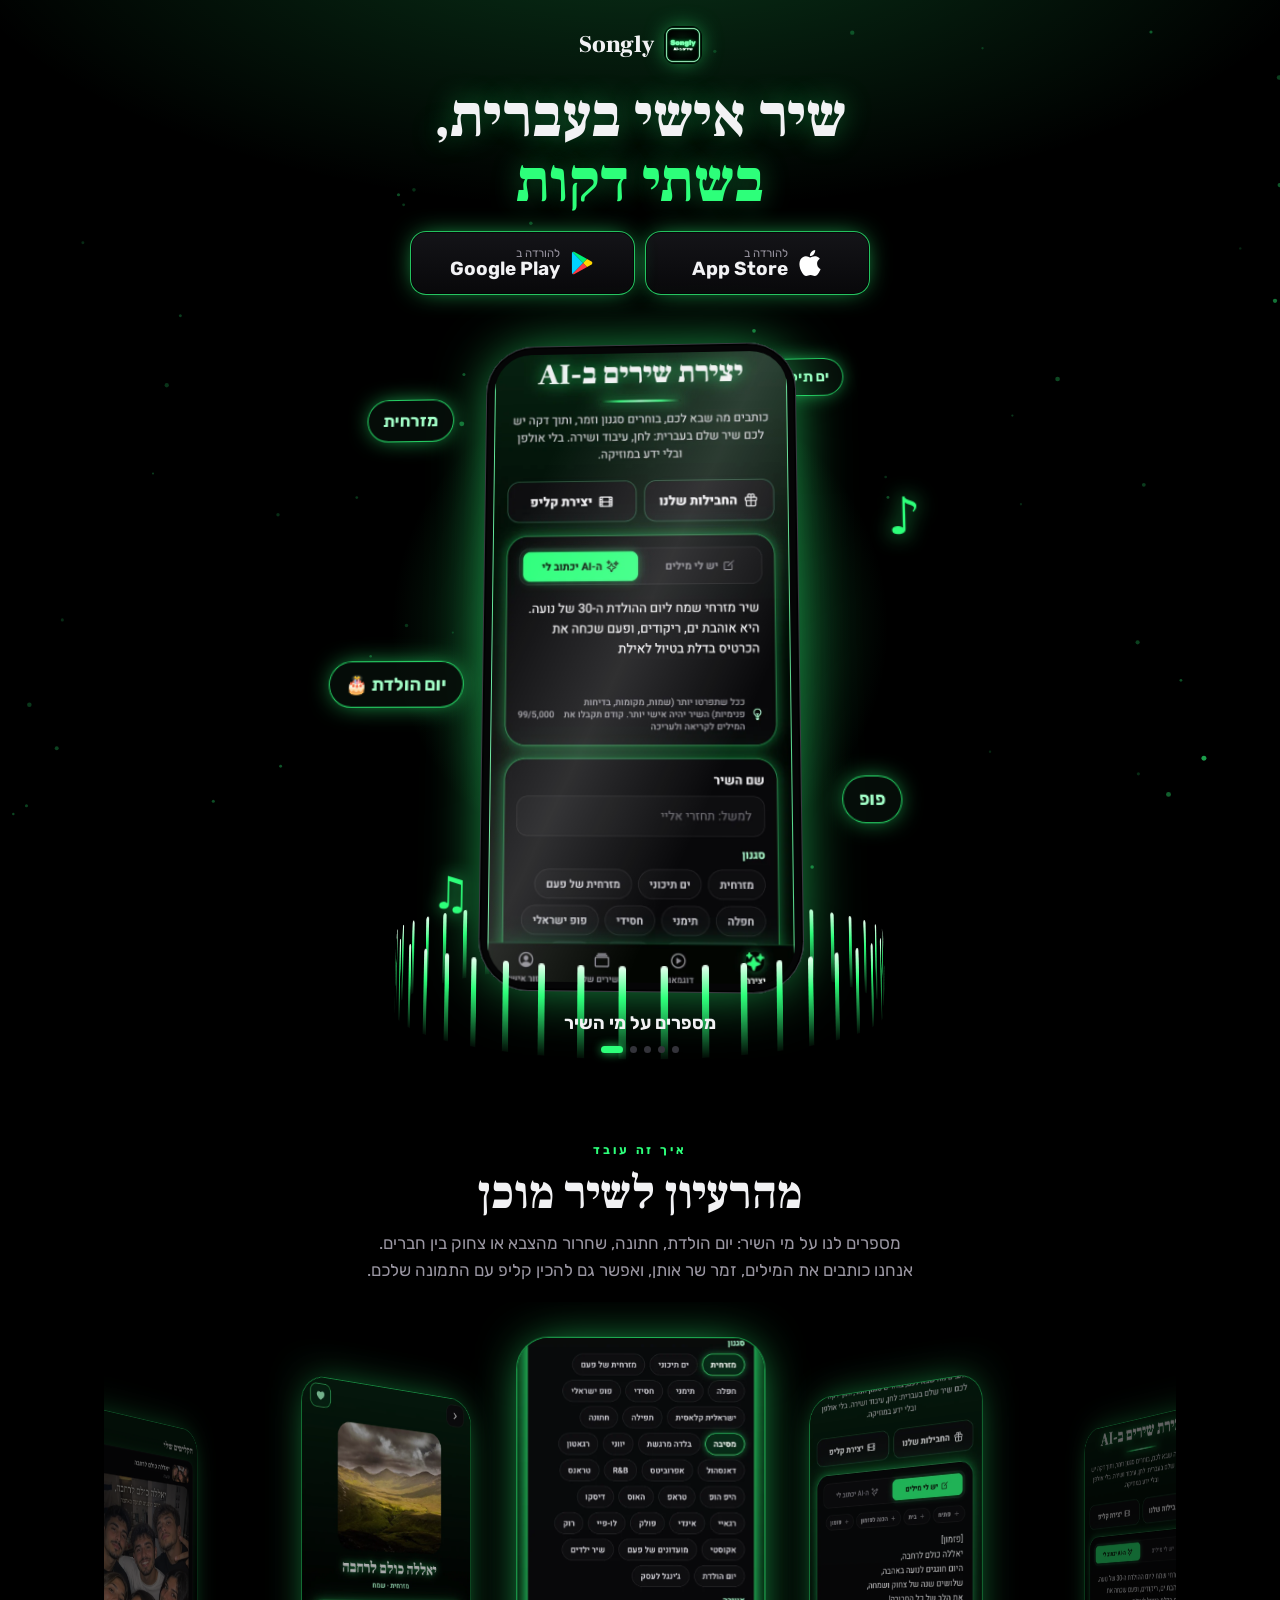
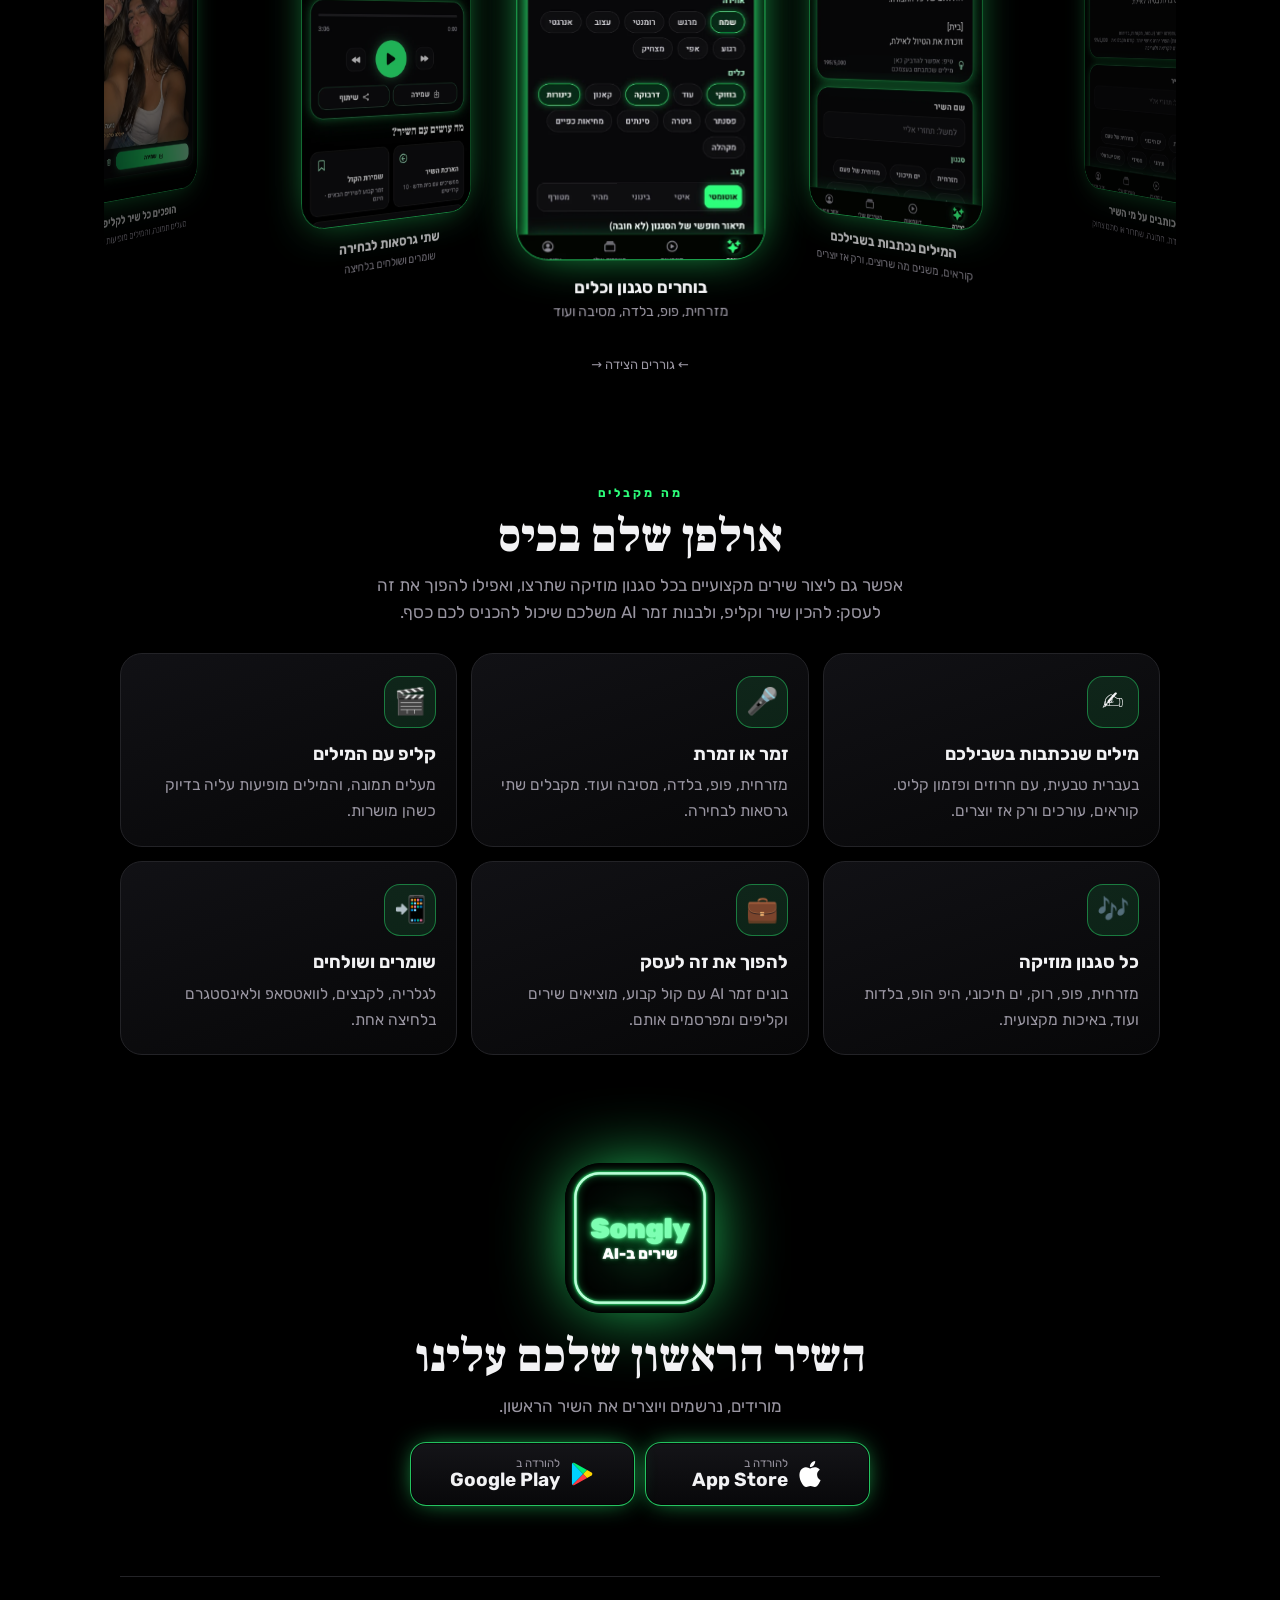
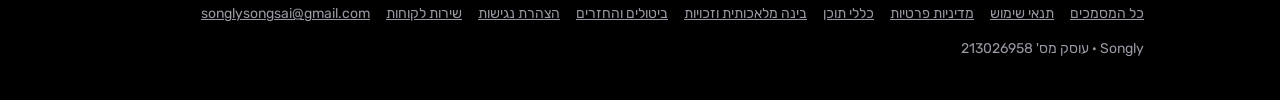
==== commit 11f90ecb: "Remove the welcome-gift offer from the landing page Co-Authored-By: Claude Fable 5.2 <noreply@anthro" ====
--- a/index.html
+++ b/index.html
@@ -2,7 +2,7 @@
 <html lang="he" dir="rtl"><head><meta charset="utf-8"><meta name="viewport" content="width=device-width,initial-scale=1,viewport-fit=cover">
 <title>Songly · שיר אישי בעברית בשתי דקות</title><meta name="description" content="יוצרים שיר אישי בעברית עם בינה מלאכותית: מספרים על מי השיר, ו-Songly כותבת, שרה ומכינה קליפ. להורדה ב-App Store וב-Google Play.">
 <meta name="theme-color" content="#000000">
-<meta property="og:title" content="Songly · שיר אישי בעברית בשתי דקות"><meta property="og:description" content="להורדה חינם ב-App Store וב-Google Play. 20 קרדיטים מתנה לכל נרשם חדש."><meta property="og:image" content="https://songlysongsai.com/icon.png">
+<meta property="og:title" content="Songly · שיר אישי בעברית בשתי דקות"><meta property="og:description" content="להורדה חינם ב-App Store וב-Google Play. שיר אישי בעברית, עם קליפ, בשתי דקות."><meta property="og:image" content="https://songlysongsai.com/icon.png">
 <link rel="icon" href="favicon.png"><link rel="preconnect" href="https://fonts.googleapis.com"><link rel="preconnect" href="https://fonts.gstatic.com" crossorigin>
 <link href="https://fonts.googleapis.com/css2?family=Frank+Ruhl+Libre:wght@900&family=Rubik:wght@400;700&display=swap" rel="stylesheet">
 <link rel="preload" as="image" href="img/s1.webp">
@@ -17,7 +17,6 @@
 <a class="store as" href="https://apps.apple.com/il/app/id6822004056" aria-label="הורדת Songly מה-App Store לאייפון"><svg viewBox="0 0 24 24" aria-hidden="true"><path class="ap" fill="#fff" d="M12.152 6.896c-.948 0-2.415-1.078-3.96-1.04-2.04.027-3.91 1.183-4.961 3.014-2.117 3.675-.546 9.103 1.519 12.09 1.013 1.454 2.208 3.09 3.792 3.039 1.52-.065 2.09-.987 3.935-.987 1.831 0 2.35.987 3.96.948 1.637-.026 2.676-1.48 3.676-2.948 1.156-1.688 1.636-3.325 1.662-3.415-.039-.013-3.182-1.221-3.22-4.857-.026-3.04 2.48-4.494 2.597-4.559-1.429-2.09-3.623-2.324-4.39-2.376-2-.156-3.675 1.09-4.61 1.09zM15.53 3.83c.843-1.012 1.4-2.427 1.245-3.83-1.207.052-2.662.805-3.532 1.818-.78.896-1.454 2.338-1.273 3.714 1.338.104 2.715-.688 3.559-1.701"/></svg><span><small>להורדה ב</small><b>App Store</b></span></a>
 <a class="store gp" href="https://play.google.com/store/apps/details?id=com.songlysongsai.app" aria-label="הורדת Songly מ-Google Play לאנדרואיד"><svg viewBox="0 0 24 24" aria-hidden="true"><path fill="#00d2ff" d="M3.2 1.9 13.1 12 3.2 22.1c-.3-.3-.5-.7-.5-1.2V3.1c0-.5.2-.9.5-1.2z"/><path fill="#00f076" d="M3.2 1.9c.5-.4 1.200-.5 1.900-.1l11.600 6.600-3.600 3.600z"/><path fill="#ff3a44" d="M3.2 22.1 13.1 12l3.600 3.600-11.600 6.600c-.7.4-1.400.3-1.900-.1z"/><path fill="#ffd500" d="m16.700 8.400 4.100 2.300c1 .6 1 2 0 2.600l-4.100 2.300L13.100 12z"/></svg><span><small>להורדה ב</small><b>Google Play</b></span></a>
 </div>
-<p class="gift">🎁 20 קרדיטים מתנה <span>· שיר וקליפ ראשונים עלינו</span></p>
 <div class="stage" id="stage" aria-hidden="true">
 <div class="halo"></div>
 <div class="rig" id="rig">
@@ -56,7 +55,7 @@
 <section class="end"><div class="wrap">
 <img class="disc rv" src="icon.png" alt="" width="150" height="150">
 <h2 class="rv">השיר הראשון שלכם עלינו</h2>
-<p class="sub rv">🎁 20 קרדיטים מתנה לכל נרשם חדש. מורידים, נרשמים ויוצרים.</p>
+<p class="sub rv">מורידים, נרשמים ויוצרים את השיר הראשון.</p>
 <div class="stores" id="stores2">
 <a class="store as" href="https://apps.apple.com/il/app/id6822004056" aria-label="הורדת Songly מה-App Store לאייפון"><svg viewBox="0 0 24 24" aria-hidden="true"><path class="ap" fill="#fff" d="M12.152 6.896c-.948 0-2.415-1.078-3.96-1.04-2.04.027-3.91 1.183-4.961 3.014-2.117 3.675-.546 9.103 1.519 12.09 1.013 1.454 2.208 3.09 3.792 3.039 1.52-.065 2.09-.987 3.935-.987 1.831 0 2.35.987 3.96.948 1.637-.026 2.676-1.48 3.676-2.948 1.156-1.688 1.636-3.325 1.662-3.415-.039-.013-3.182-1.221-3.22-4.857-.026-3.04 2.48-4.494 2.597-4.559-1.429-2.09-3.623-2.324-4.39-2.376-2-.156-3.675 1.09-4.61 1.09zM15.53 3.83c.843-1.012 1.4-2.427 1.245-3.83-1.207.052-2.662.805-3.532 1.818-.78.896-1.454 2.338-1.273 3.714 1.338.104 2.715-.688 3.559-1.701"/></svg><span><small>להורדה ב</small><b>App Store</b></span></a>
 <a class="store gp" href="https://play.google.com/store/apps/details?id=com.songlysongsai.app" aria-label="הורדת Songly מ-Google Play לאנדרואיד"><svg viewBox="0 0 24 24" aria-hidden="true"><path fill="#00d2ff" d="M3.2 1.9 13.1 12 3.2 22.1c-.3-.3-.5-.7-.5-1.2V3.1c0-.5.2-.9.5-1.2z"/><path fill="#00f076" d="M3.2 1.9c.5-.4 1.200-.5 1.900-.1l11.600 6.600-3.600 3.600z"/><path fill="#ff3a44" d="M3.2 22.1 13.1 12l3.600 3.600-11.600 6.600c-.7.4-1.400.3-1.900-.1z"/><path fill="#ffd500" d="m16.700 8.400 4.100 2.300c1 .6 1 2 0 2.600l-4.100 2.300L13.100 12z"/></svg><span><small>להורדה ב</small><b>Google Play</b></span></a>
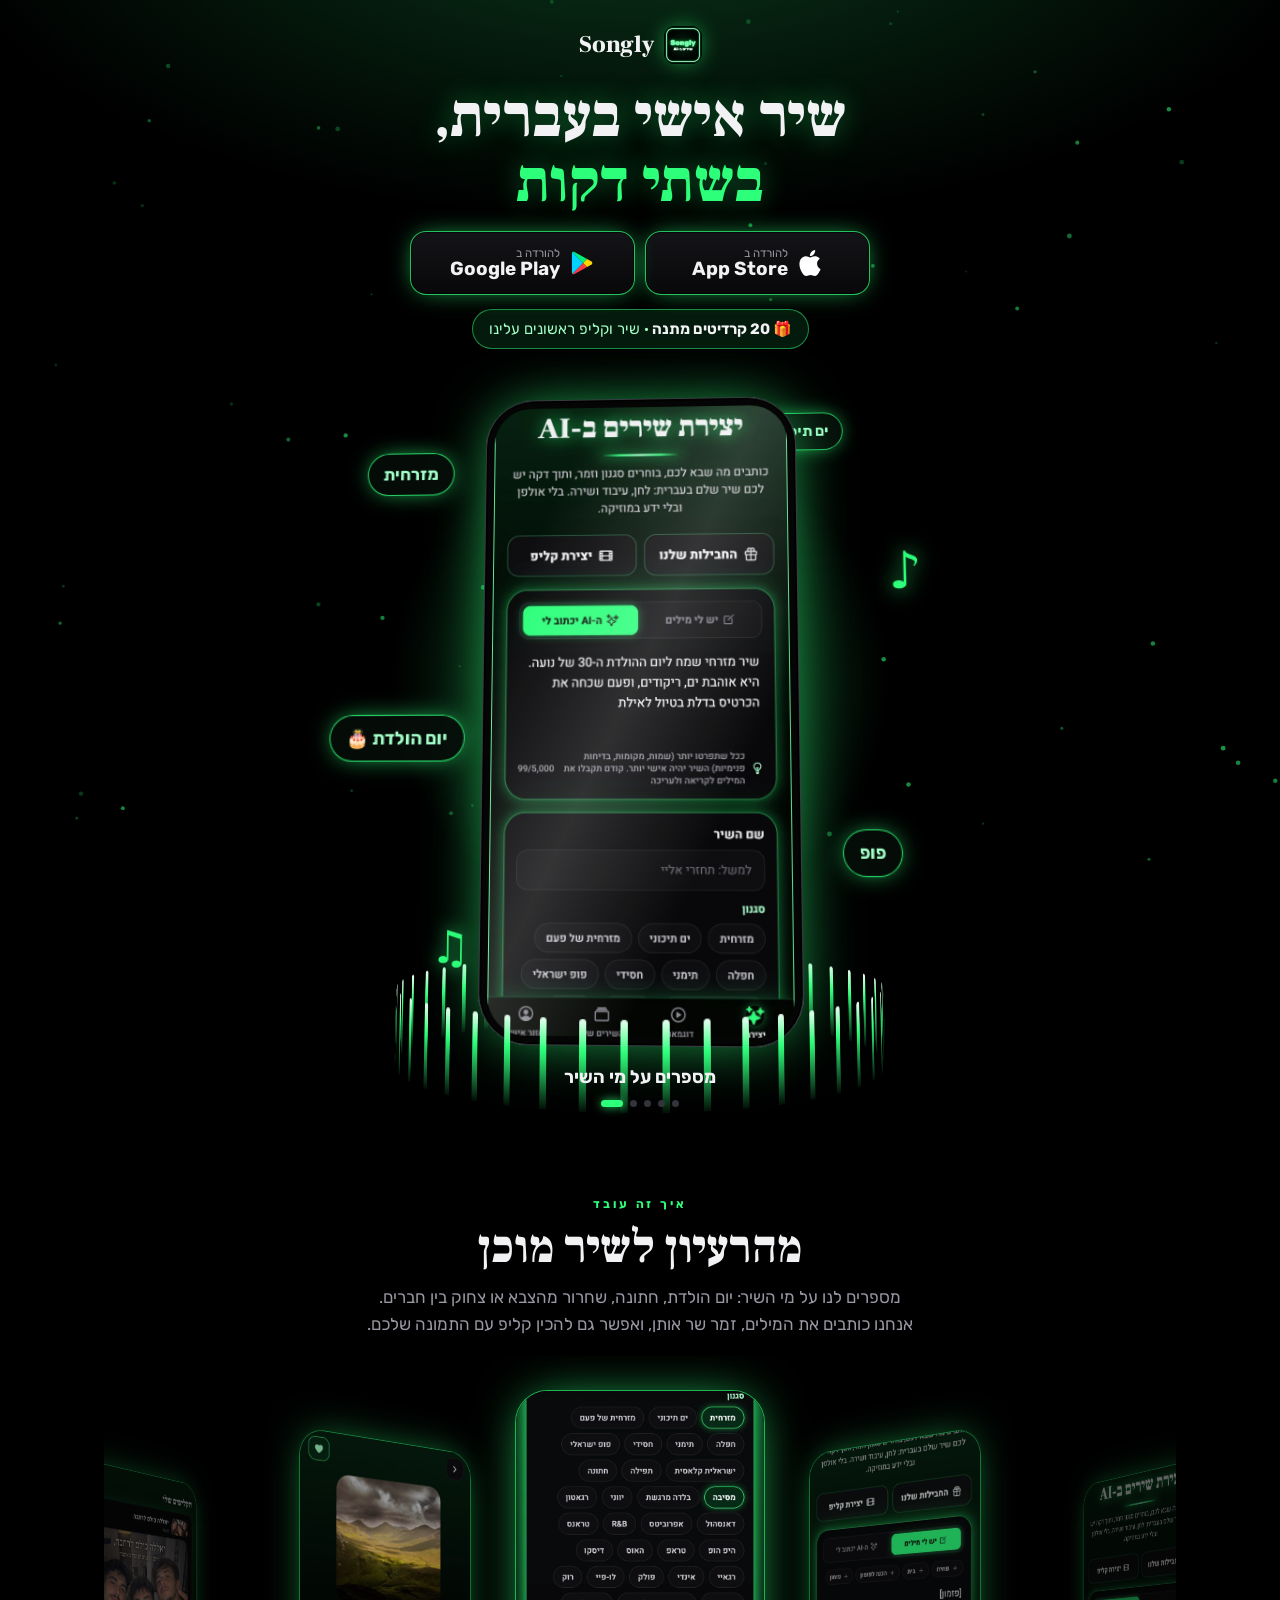
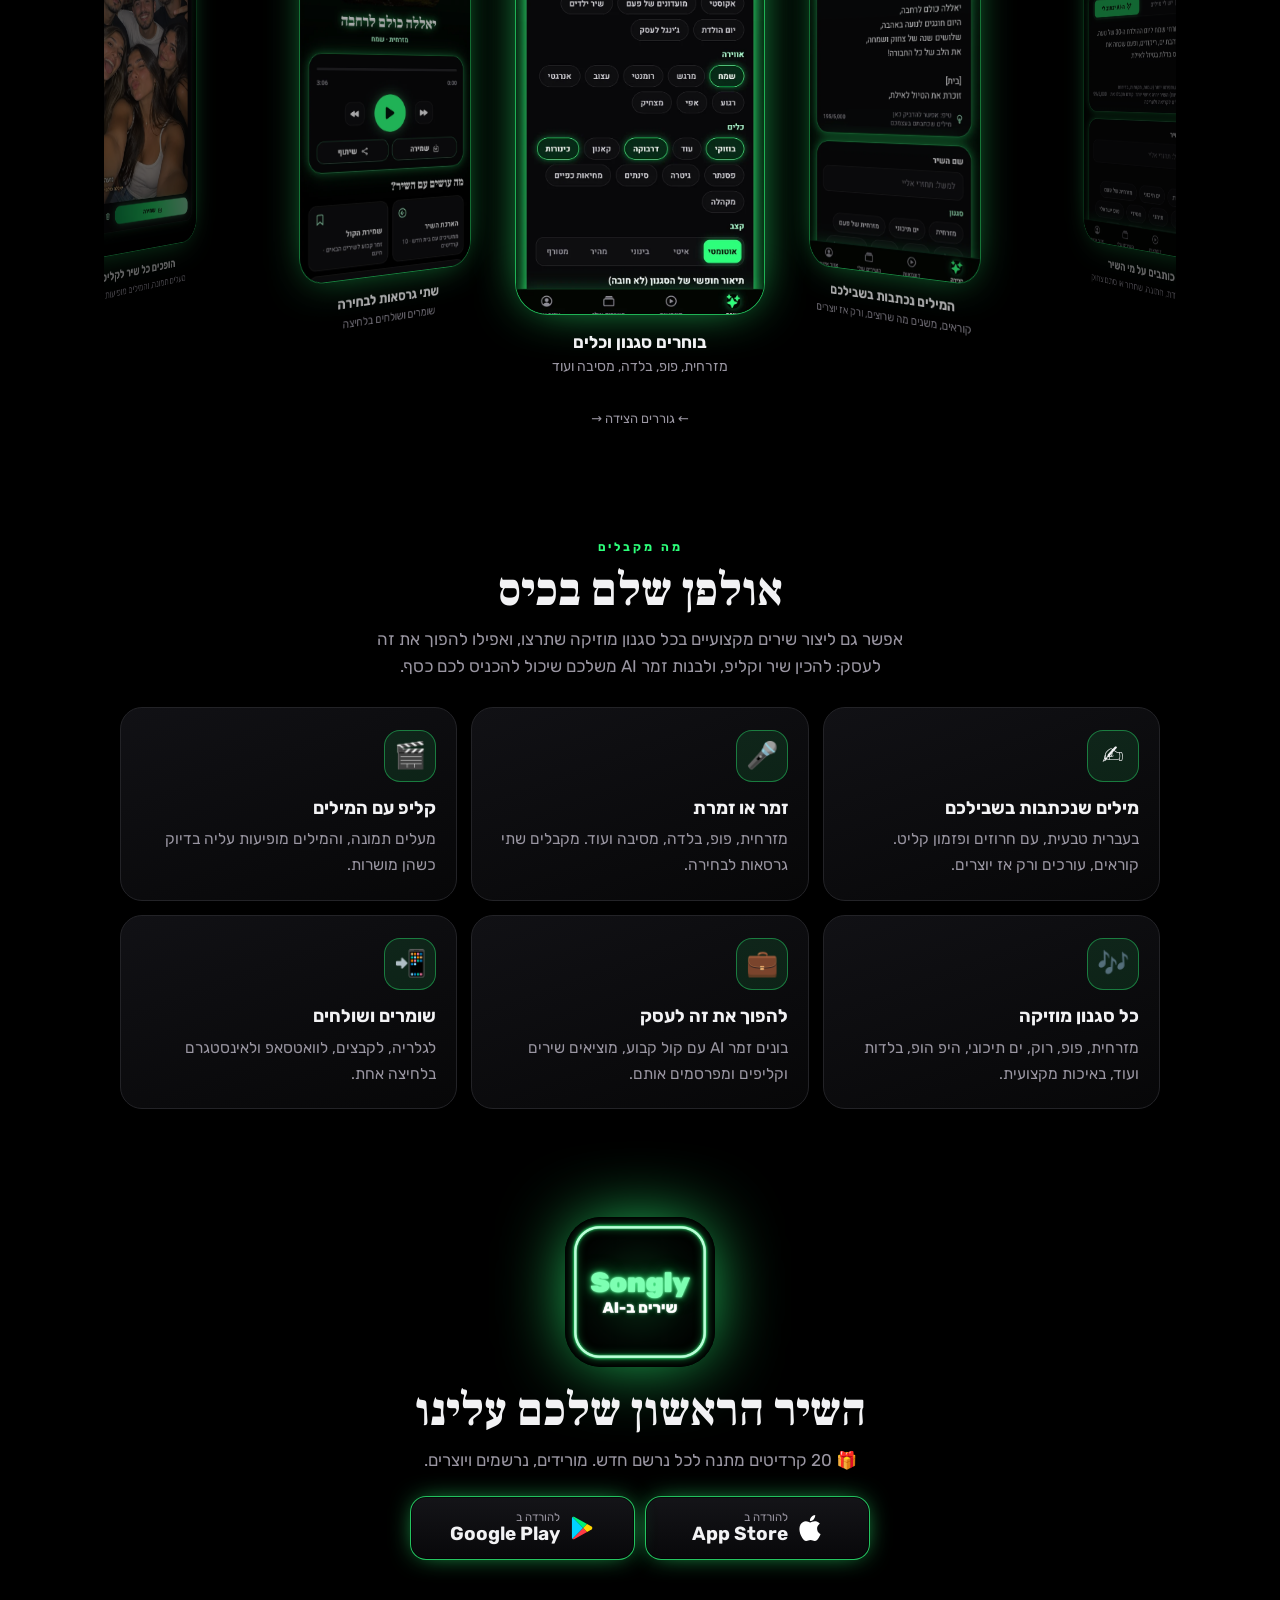
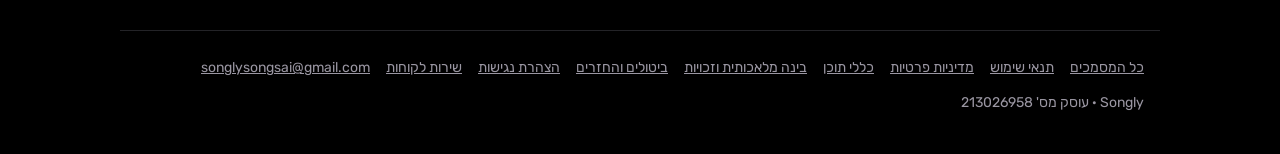
==== commit d3241e72: "Revert "Remove the welcome-gift offer from the landing page" This reverts commit 11f90ecb66bebeddfa3" ====
--- a/index.html
+++ b/index.html
@@ -2,7 +2,7 @@
 <html lang="he" dir="rtl"><head><meta charset="utf-8"><meta name="viewport" content="width=device-width,initial-scale=1,viewport-fit=cover">
 <title>Songly · שיר אישי בעברית בשתי דקות</title><meta name="description" content="יוצרים שיר אישי בעברית עם בינה מלאכותית: מספרים על מי השיר, ו-Songly כותבת, שרה ומכינה קליפ. להורדה ב-App Store וב-Google Play.">
 <meta name="theme-color" content="#000000">
-<meta property="og:title" content="Songly · שיר אישי בעברית בשתי דקות"><meta property="og:description" content="להורדה חינם ב-App Store וב-Google Play. שיר אישי בעברית, עם קליפ, בשתי דקות."><meta property="og:image" content="https://songlysongsai.com/icon.png">
+<meta property="og:title" content="Songly · שיר אישי בעברית בשתי דקות"><meta property="og:description" content="להורדה חינם ב-App Store וב-Google Play. 20 קרדיטים מתנה לכל נרשם חדש."><meta property="og:image" content="https://songlysongsai.com/icon.png">
 <link rel="icon" href="favicon.png"><link rel="preconnect" href="https://fonts.googleapis.com"><link rel="preconnect" href="https://fonts.gstatic.com" crossorigin>
 <link href="https://fonts.googleapis.com/css2?family=Frank+Ruhl+Libre:wght@900&family=Rubik:wght@400;700&display=swap" rel="stylesheet">
 <link rel="preload" as="image" href="img/s1.webp">
@@ -17,6 +17,7 @@
 <a class="store as" href="https://apps.apple.com/il/app/id6822004056" aria-label="הורדת Songly מה-App Store לאייפון"><svg viewBox="0 0 24 24" aria-hidden="true"><path class="ap" fill="#fff" d="M12.152 6.896c-.948 0-2.415-1.078-3.96-1.04-2.04.027-3.91 1.183-4.961 3.014-2.117 3.675-.546 9.103 1.519 12.09 1.013 1.454 2.208 3.09 3.792 3.039 1.52-.065 2.09-.987 3.935-.987 1.831 0 2.35.987 3.96.948 1.637-.026 2.676-1.48 3.676-2.948 1.156-1.688 1.636-3.325 1.662-3.415-.039-.013-3.182-1.221-3.22-4.857-.026-3.04 2.48-4.494 2.597-4.559-1.429-2.09-3.623-2.324-4.39-2.376-2-.156-3.675 1.09-4.61 1.09zM15.53 3.83c.843-1.012 1.4-2.427 1.245-3.83-1.207.052-2.662.805-3.532 1.818-.78.896-1.454 2.338-1.273 3.714 1.338.104 2.715-.688 3.559-1.701"/></svg><span><small>להורדה ב</small><b>App Store</b></span></a>
 <a class="store gp" href="https://play.google.com/store/apps/details?id=com.songlysongsai.app" aria-label="הורדת Songly מ-Google Play לאנדרואיד"><svg viewBox="0 0 24 24" aria-hidden="true"><path fill="#00d2ff" d="M3.2 1.9 13.1 12 3.2 22.1c-.3-.3-.5-.7-.5-1.2V3.1c0-.5.2-.9.5-1.2z"/><path fill="#00f076" d="M3.2 1.9c.5-.4 1.200-.5 1.900-.1l11.600 6.600-3.600 3.600z"/><path fill="#ff3a44" d="M3.2 22.1 13.1 12l3.600 3.600-11.600 6.600c-.7.4-1.400.3-1.900-.1z"/><path fill="#ffd500" d="m16.700 8.400 4.100 2.300c1 .6 1 2 0 2.600l-4.100 2.300L13.100 12z"/></svg><span><small>להורדה ב</small><b>Google Play</b></span></a>
 </div>
+<p class="gift">🎁 20 קרדיטים מתנה <span>· שיר וקליפ ראשונים עלינו</span></p>
 <div class="stage" id="stage" aria-hidden="true">
 <div class="halo"></div>
 <div class="rig" id="rig">
@@ -55,7 +56,7 @@
 <section class="end"><div class="wrap">
 <img class="disc rv" src="icon.png" alt="" width="150" height="150">
 <h2 class="rv">השיר הראשון שלכם עלינו</h2>
-<p class="sub rv">מורידים, נרשמים ויוצרים את השיר הראשון.</p>
+<p class="sub rv">🎁 20 קרדיטים מתנה לכל נרשם חדש. מורידים, נרשמים ויוצרים.</p>
 <div class="stores" id="stores2">
 <a class="store as" href="https://apps.apple.com/il/app/id6822004056" aria-label="הורדת Songly מה-App Store לאייפון"><svg viewBox="0 0 24 24" aria-hidden="true"><path class="ap" fill="#fff" d="M12.152 6.896c-.948 0-2.415-1.078-3.96-1.04-2.04.027-3.91 1.183-4.961 3.014-2.117 3.675-.546 9.103 1.519 12.09 1.013 1.454 2.208 3.09 3.792 3.039 1.52-.065 2.09-.987 3.935-.987 1.831 0 2.35.987 3.96.948 1.637-.026 2.676-1.48 3.676-2.948 1.156-1.688 1.636-3.325 1.662-3.415-.039-.013-3.182-1.221-3.22-4.857-.026-3.04 2.48-4.494 2.597-4.559-1.429-2.09-3.623-2.324-4.39-2.376-2-.156-3.675 1.09-4.61 1.09zM15.53 3.83c.843-1.012 1.4-2.427 1.245-3.83-1.207.052-2.662.805-3.532 1.818-.78.896-1.454 2.338-1.273 3.714 1.338.104 2.715-.688 3.559-1.701"/></svg><span><small>להורדה ב</small><b>App Store</b></span></a>
 <a class="store gp" href="https://play.google.com/store/apps/details?id=com.songlysongsai.app" aria-label="הורדת Songly מ-Google Play לאנדרואיד"><svg viewBox="0 0 24 24" aria-hidden="true"><path fill="#00d2ff" d="M3.2 1.9 13.1 12 3.2 22.1c-.3-.3-.5-.7-.5-1.2V3.1c0-.5.2-.9.5-1.2z"/><path fill="#00f076" d="M3.2 1.9c.5-.4 1.200-.5 1.900-.1l11.600 6.600-3.600 3.600z"/><path fill="#ff3a44" d="M3.2 22.1 13.1 12l3.600 3.600-11.600 6.600c-.7.4-1.400.3-1.900-.1z"/><path fill="#ffd500" d="m16.700 8.400 4.100 2.300c1 .6 1 2 0 2.600l-4.100 2.300L13.100 12z"/></svg><span><small>להורדה ב</small><b>Google Play</b></span></a>
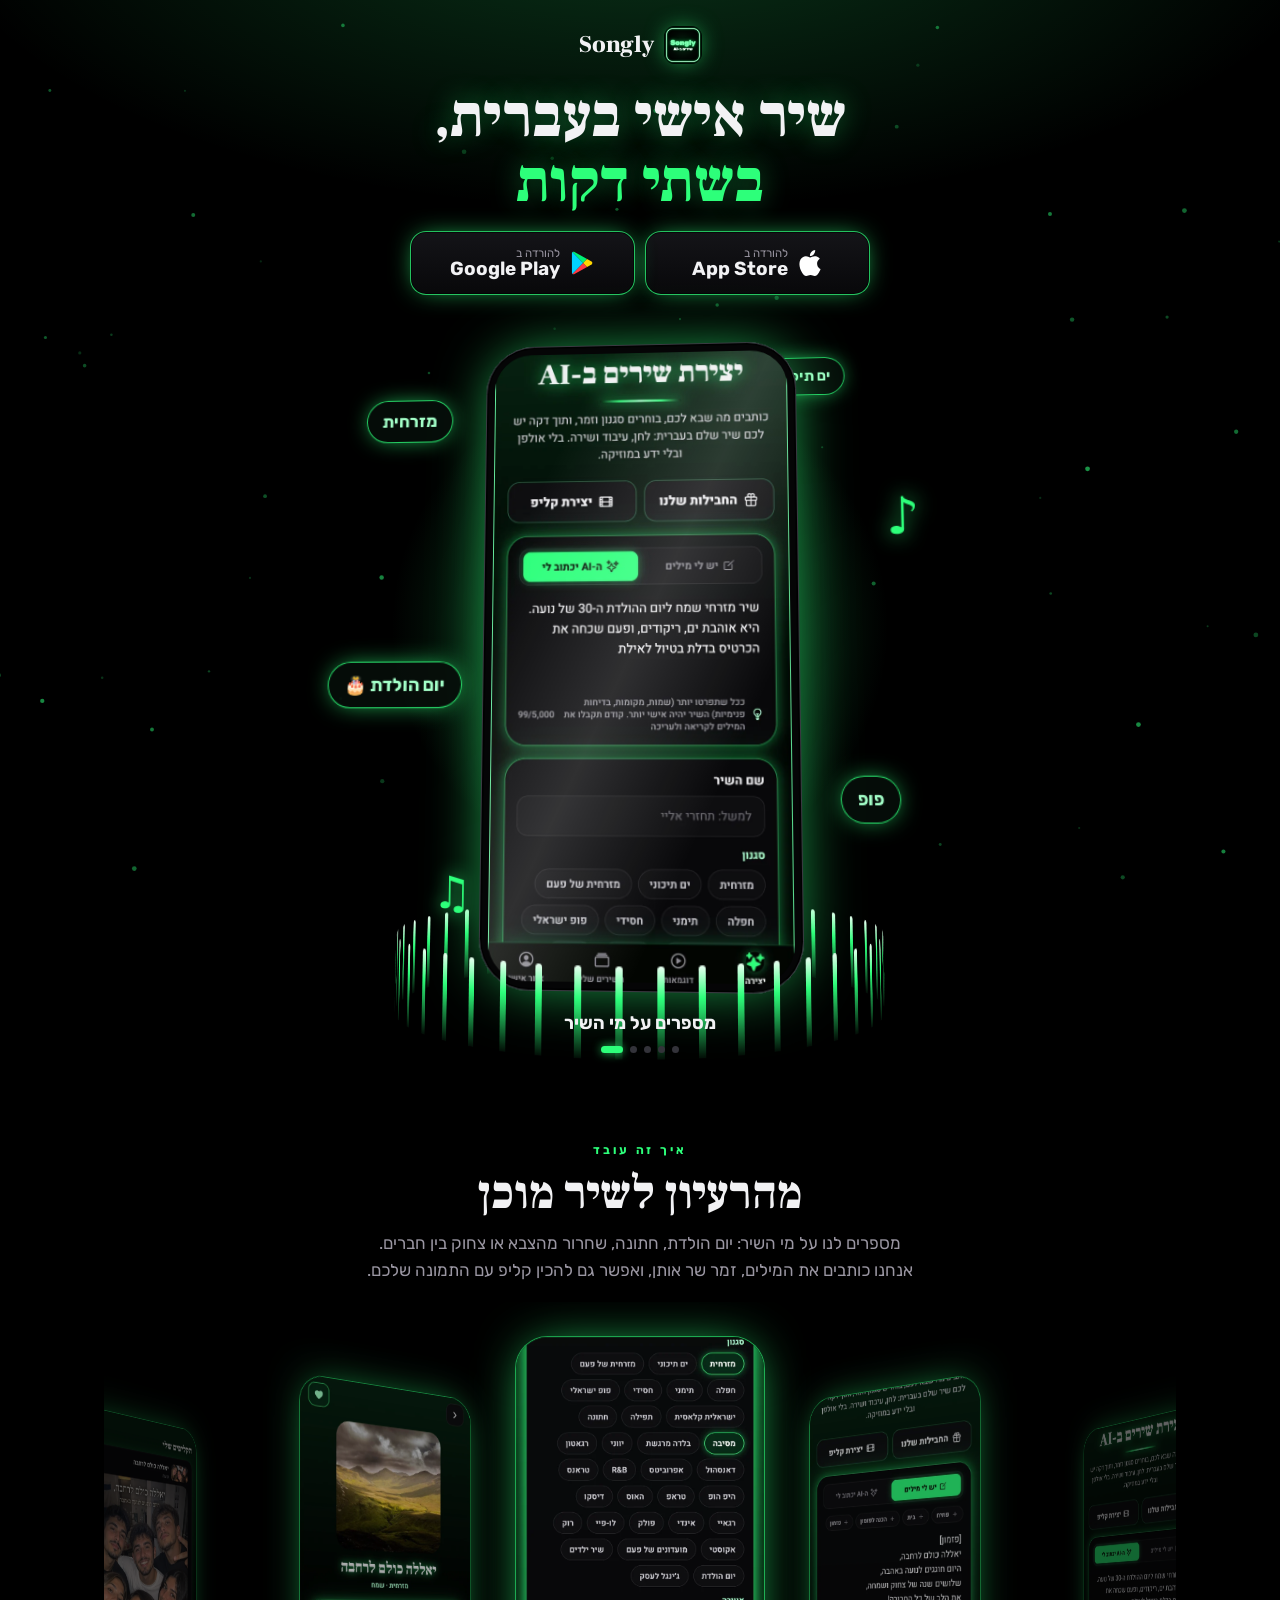
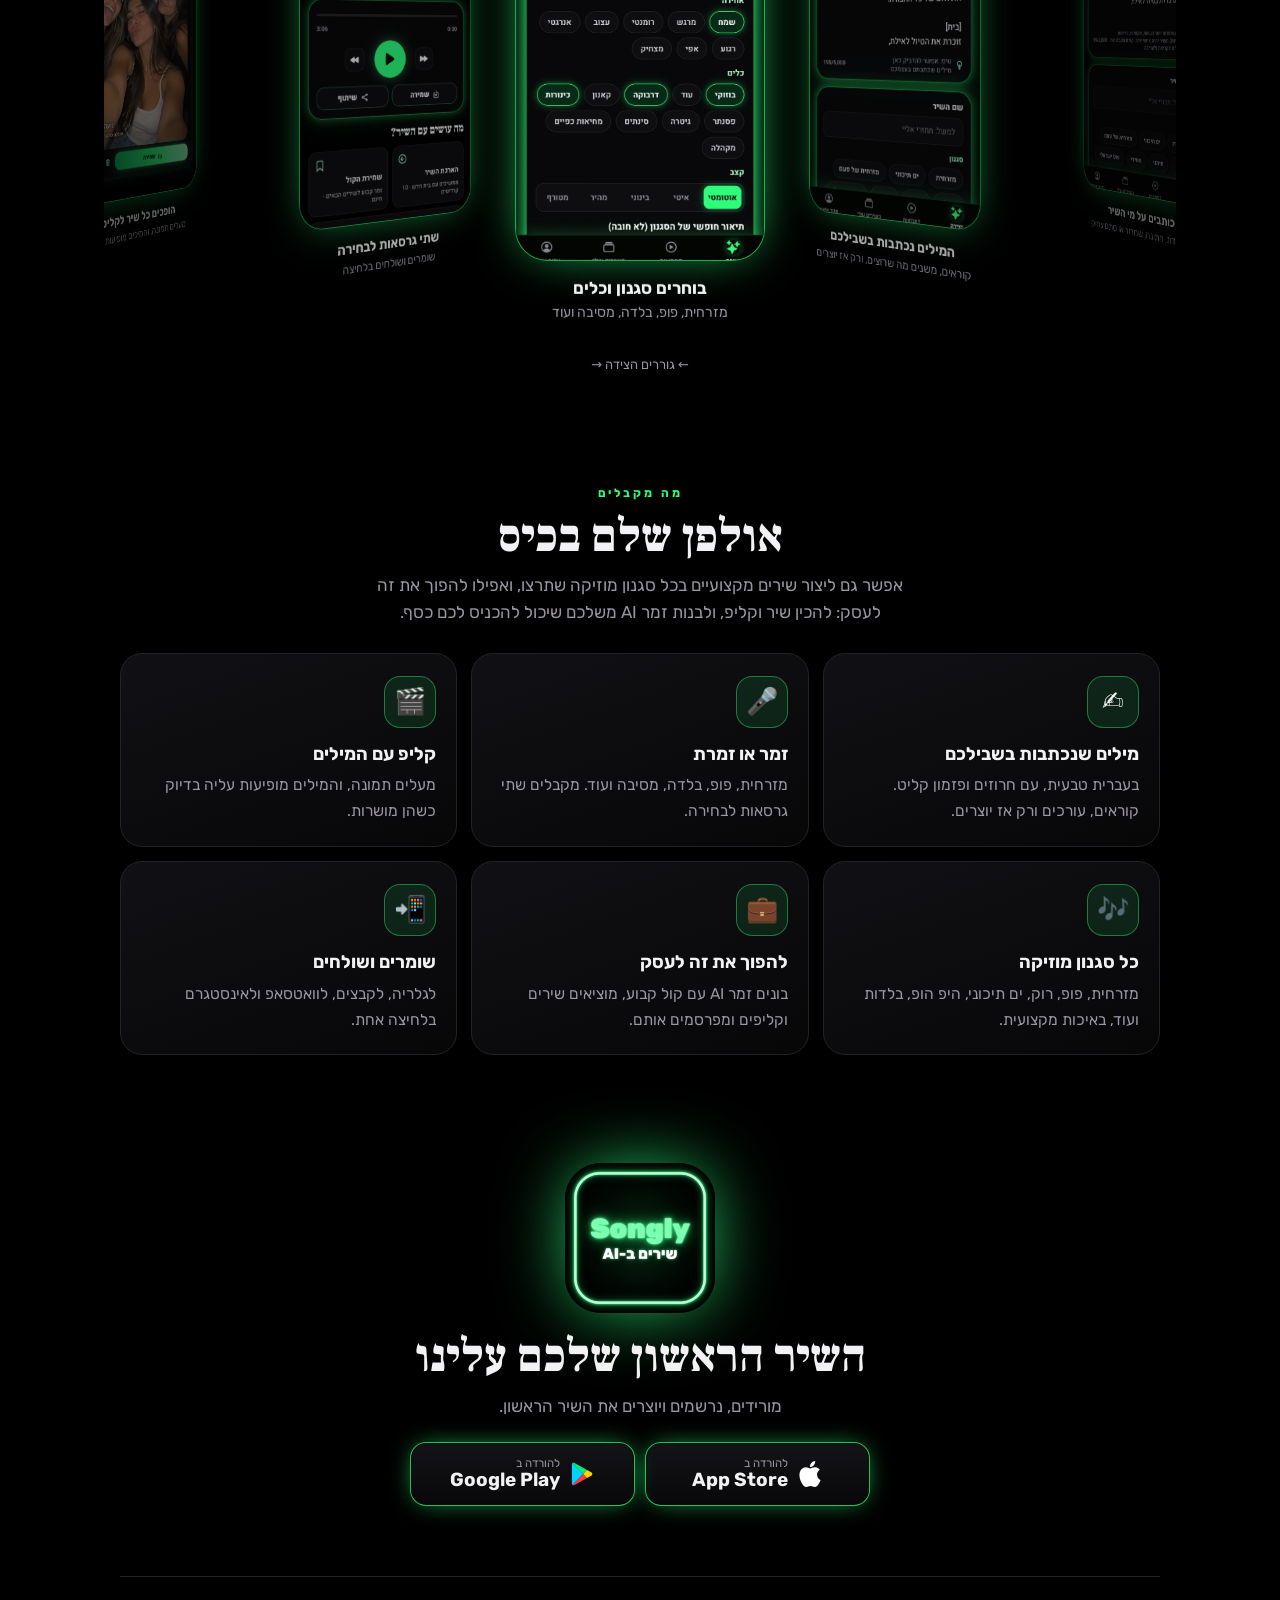
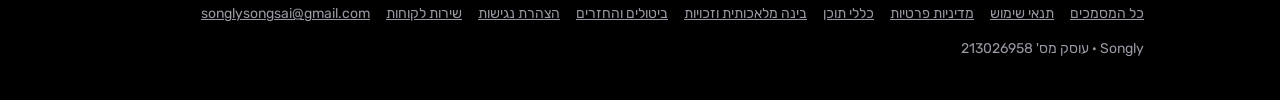
==== commit e396c5e9: "Remove the welcome-gift offer from the landing page Co-Authored-By: Claude Fable 5.2 <noreply@anthro" ====
--- a/index.html
+++ b/index.html
@@ -2,7 +2,7 @@
 <html lang="he" dir="rtl"><head><meta charset="utf-8"><meta name="viewport" content="width=device-width,initial-scale=1,viewport-fit=cover">
 <title>Songly · שיר אישי בעברית בשתי דקות</title><meta name="description" content="יוצרים שיר אישי בעברית עם בינה מלאכותית: מספרים על מי השיר, ו-Songly כותבת, שרה ומכינה קליפ. להורדה ב-App Store וב-Google Play.">
 <meta name="theme-color" content="#000000">
-<meta property="og:title" content="Songly · שיר אישי בעברית בשתי דקות"><meta property="og:description" content="להורדה חינם ב-App Store וב-Google Play. 20 קרדיטים מתנה לכל נרשם חדש."><meta property="og:image" content="https://songlysongsai.com/icon.png">
+<meta property="og:title" content="Songly · שיר אישי בעברית בשתי דקות"><meta property="og:description" content="להורדה חינם ב-App Store וב-Google Play. שיר אישי בעברית, עם קליפ, בשתי דקות."><meta property="og:image" content="https://songlysongsai.com/icon.png">
 <link rel="icon" href="favicon.png"><link rel="preconnect" href="https://fonts.googleapis.com"><link rel="preconnect" href="https://fonts.gstatic.com" crossorigin>
 <link href="https://fonts.googleapis.com/css2?family=Frank+Ruhl+Libre:wght@900&family=Rubik:wght@400;700&display=swap" rel="stylesheet">
 <link rel="preload" as="image" href="img/s1.webp">
@@ -17,7 +17,6 @@
 <a class="store as" href="https://apps.apple.com/il/app/id6822004056" aria-label="הורדת Songly מה-App Store לאייפון"><svg viewBox="0 0 24 24" aria-hidden="true"><path class="ap" fill="#fff" d="M12.152 6.896c-.948 0-2.415-1.078-3.96-1.04-2.04.027-3.91 1.183-4.961 3.014-2.117 3.675-.546 9.103 1.519 12.09 1.013 1.454 2.208 3.09 3.792 3.039 1.52-.065 2.09-.987 3.935-.987 1.831 0 2.35.987 3.96.948 1.637-.026 2.676-1.48 3.676-2.948 1.156-1.688 1.636-3.325 1.662-3.415-.039-.013-3.182-1.221-3.22-4.857-.026-3.04 2.48-4.494 2.597-4.559-1.429-2.09-3.623-2.324-4.39-2.376-2-.156-3.675 1.09-4.61 1.09zM15.53 3.83c.843-1.012 1.4-2.427 1.245-3.83-1.207.052-2.662.805-3.532 1.818-.78.896-1.454 2.338-1.273 3.714 1.338.104 2.715-.688 3.559-1.701"/></svg><span><small>להורדה ב</small><b>App Store</b></span></a>
 <a class="store gp" href="https://play.google.com/store/apps/details?id=com.songlysongsai.app" aria-label="הורדת Songly מ-Google Play לאנדרואיד"><svg viewBox="0 0 24 24" aria-hidden="true"><path fill="#00d2ff" d="M3.2 1.9 13.1 12 3.2 22.1c-.3-.3-.5-.7-.5-1.2V3.1c0-.5.2-.9.5-1.2z"/><path fill="#00f076" d="M3.2 1.9c.5-.4 1.200-.5 1.900-.1l11.600 6.600-3.600 3.600z"/><path fill="#ff3a44" d="M3.2 22.1 13.1 12l3.600 3.600-11.600 6.600c-.7.4-1.400.3-1.900-.1z"/><path fill="#ffd500" d="m16.700 8.400 4.100 2.300c1 .6 1 2 0 2.600l-4.100 2.300L13.100 12z"/></svg><span><small>להורדה ב</small><b>Google Play</b></span></a>
 </div>
-<p class="gift">🎁 20 קרדיטים מתנה <span>· שיר וקליפ ראשונים עלינו</span></p>
 <div class="stage" id="stage" aria-hidden="true">
 <div class="halo"></div>
 <div class="rig" id="rig">
@@ -56,7 +55,7 @@
 <section class="end"><div class="wrap">
 <img class="disc rv" src="icon.png" alt="" width="150" height="150">
 <h2 class="rv">השיר הראשון שלכם עלינו</h2>
-<p class="sub rv">🎁 20 קרדיטים מתנה לכל נרשם חדש. מורידים, נרשמים ויוצרים.</p>
+<p class="sub rv">מורידים, נרשמים ויוצרים את השיר הראשון.</p>
 <div class="stores" id="stores2">
 <a class="store as" href="https://apps.apple.com/il/app/id6822004056" aria-label="הורדת Songly מה-App Store לאייפון"><svg viewBox="0 0 24 24" aria-hidden="true"><path class="ap" fill="#fff" d="M12.152 6.896c-.948 0-2.415-1.078-3.96-1.04-2.04.027-3.91 1.183-4.961 3.014-2.117 3.675-.546 9.103 1.519 12.09 1.013 1.454 2.208 3.09 3.792 3.039 1.52-.065 2.09-.987 3.935-.987 1.831 0 2.35.987 3.96.948 1.637-.026 2.676-1.48 3.676-2.948 1.156-1.688 1.636-3.325 1.662-3.415-.039-.013-3.182-1.221-3.22-4.857-.026-3.04 2.48-4.494 2.597-4.559-1.429-2.09-3.623-2.324-4.39-2.376-2-.156-3.675 1.09-4.61 1.09zM15.53 3.83c.843-1.012 1.4-2.427 1.245-3.83-1.207.052-2.662.805-3.532 1.818-.78.896-1.454 2.338-1.273 3.714 1.338.104 2.715-.688 3.559-1.701"/></svg><span><small>להורדה ב</small><b>App Store</b></span></a>
 <a class="store gp" href="https://play.google.com/store/apps/details?id=com.songlysongsai.app" aria-label="הורדת Songly מ-Google Play לאנדרואיד"><svg viewBox="0 0 24 24" aria-hidden="true"><path fill="#00d2ff" d="M3.2 1.9 13.1 12 3.2 22.1c-.3-.3-.5-.7-.5-1.2V3.1c0-.5.2-.9.5-1.2z"/><path fill="#00f076" d="M3.2 1.9c.5-.4 1.200-.5 1.900-.1l11.600 6.600-3.600 3.600z"/><path fill="#ff3a44" d="M3.2 22.1 13.1 12l3.600 3.600-11.600 6.600c-.7.4-1.400.3-1.900-.1z"/><path fill="#ffd500" d="m16.700 8.400 4.100 2.300c1 .6 1 2 0 2.600l-4.100 2.300L13.100 12z"/></svg><span><small>להורדה ב</small><b>Google Play</b></span></a>
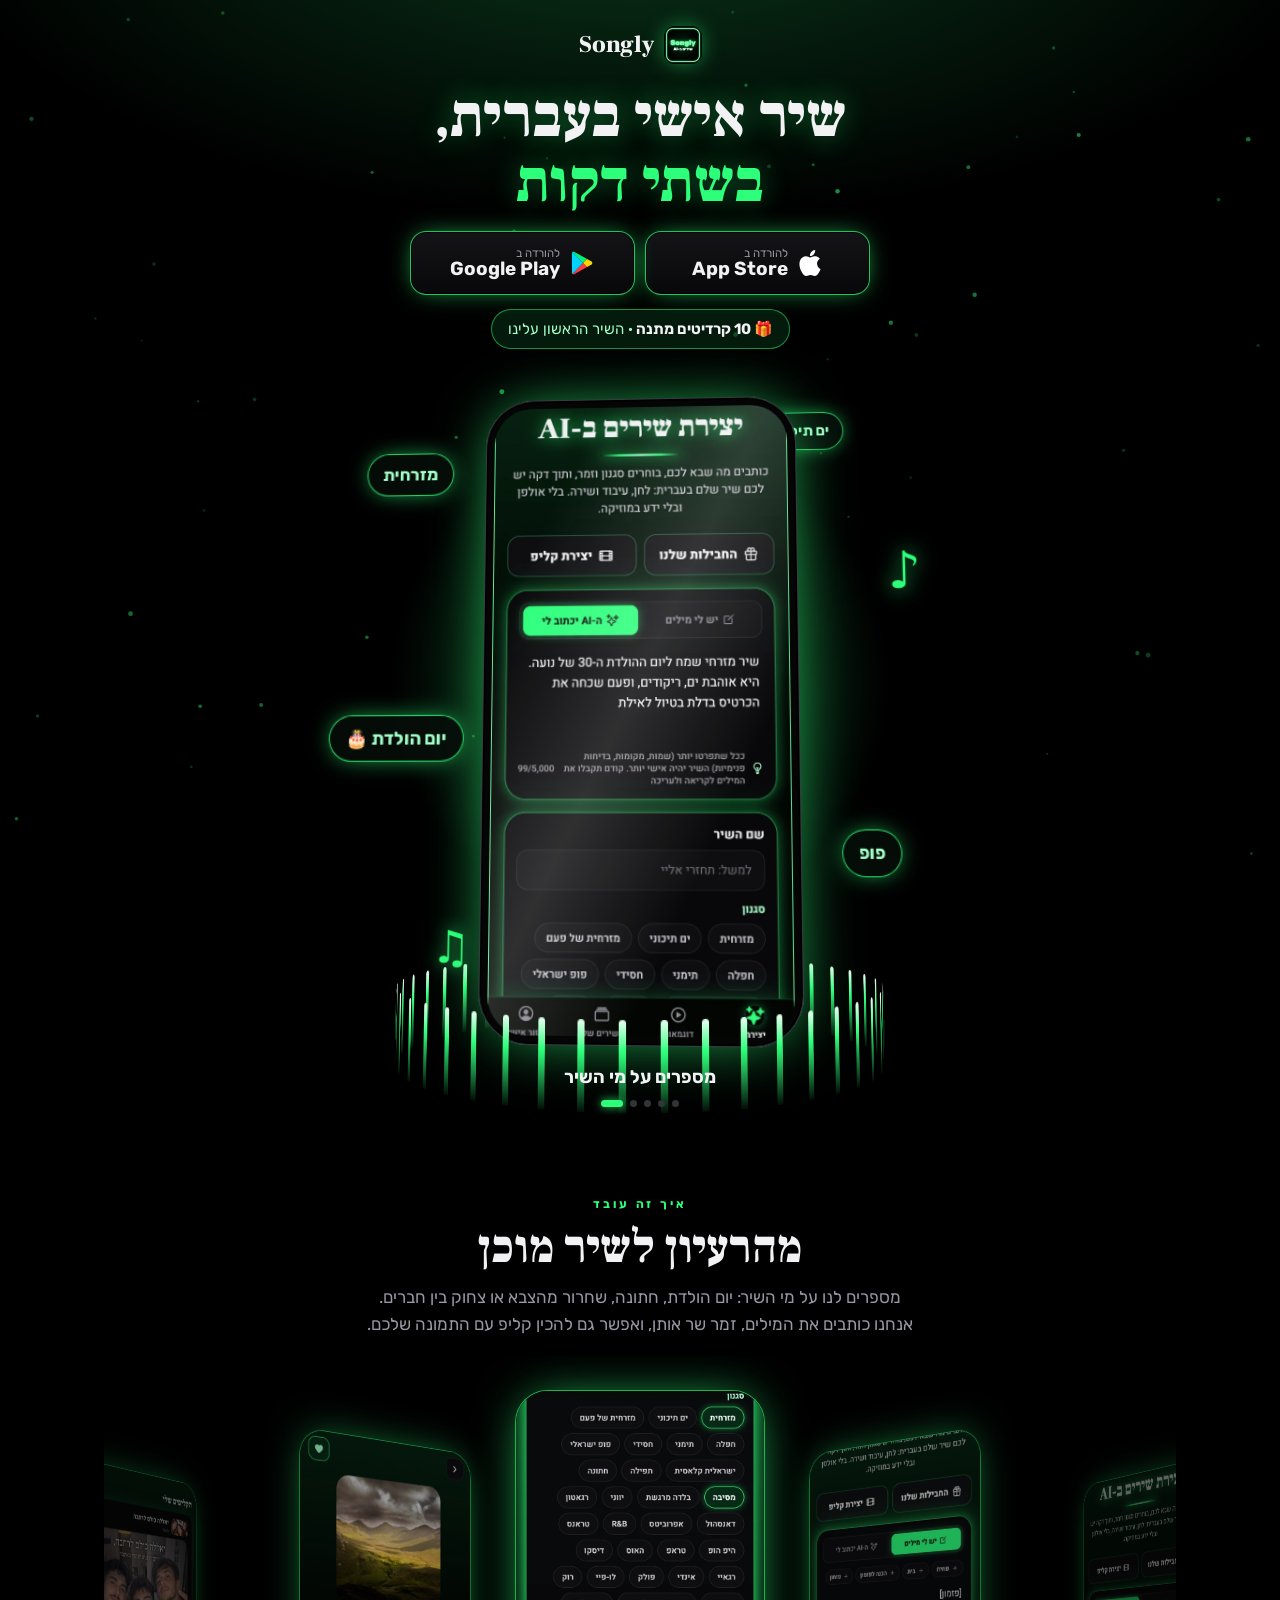
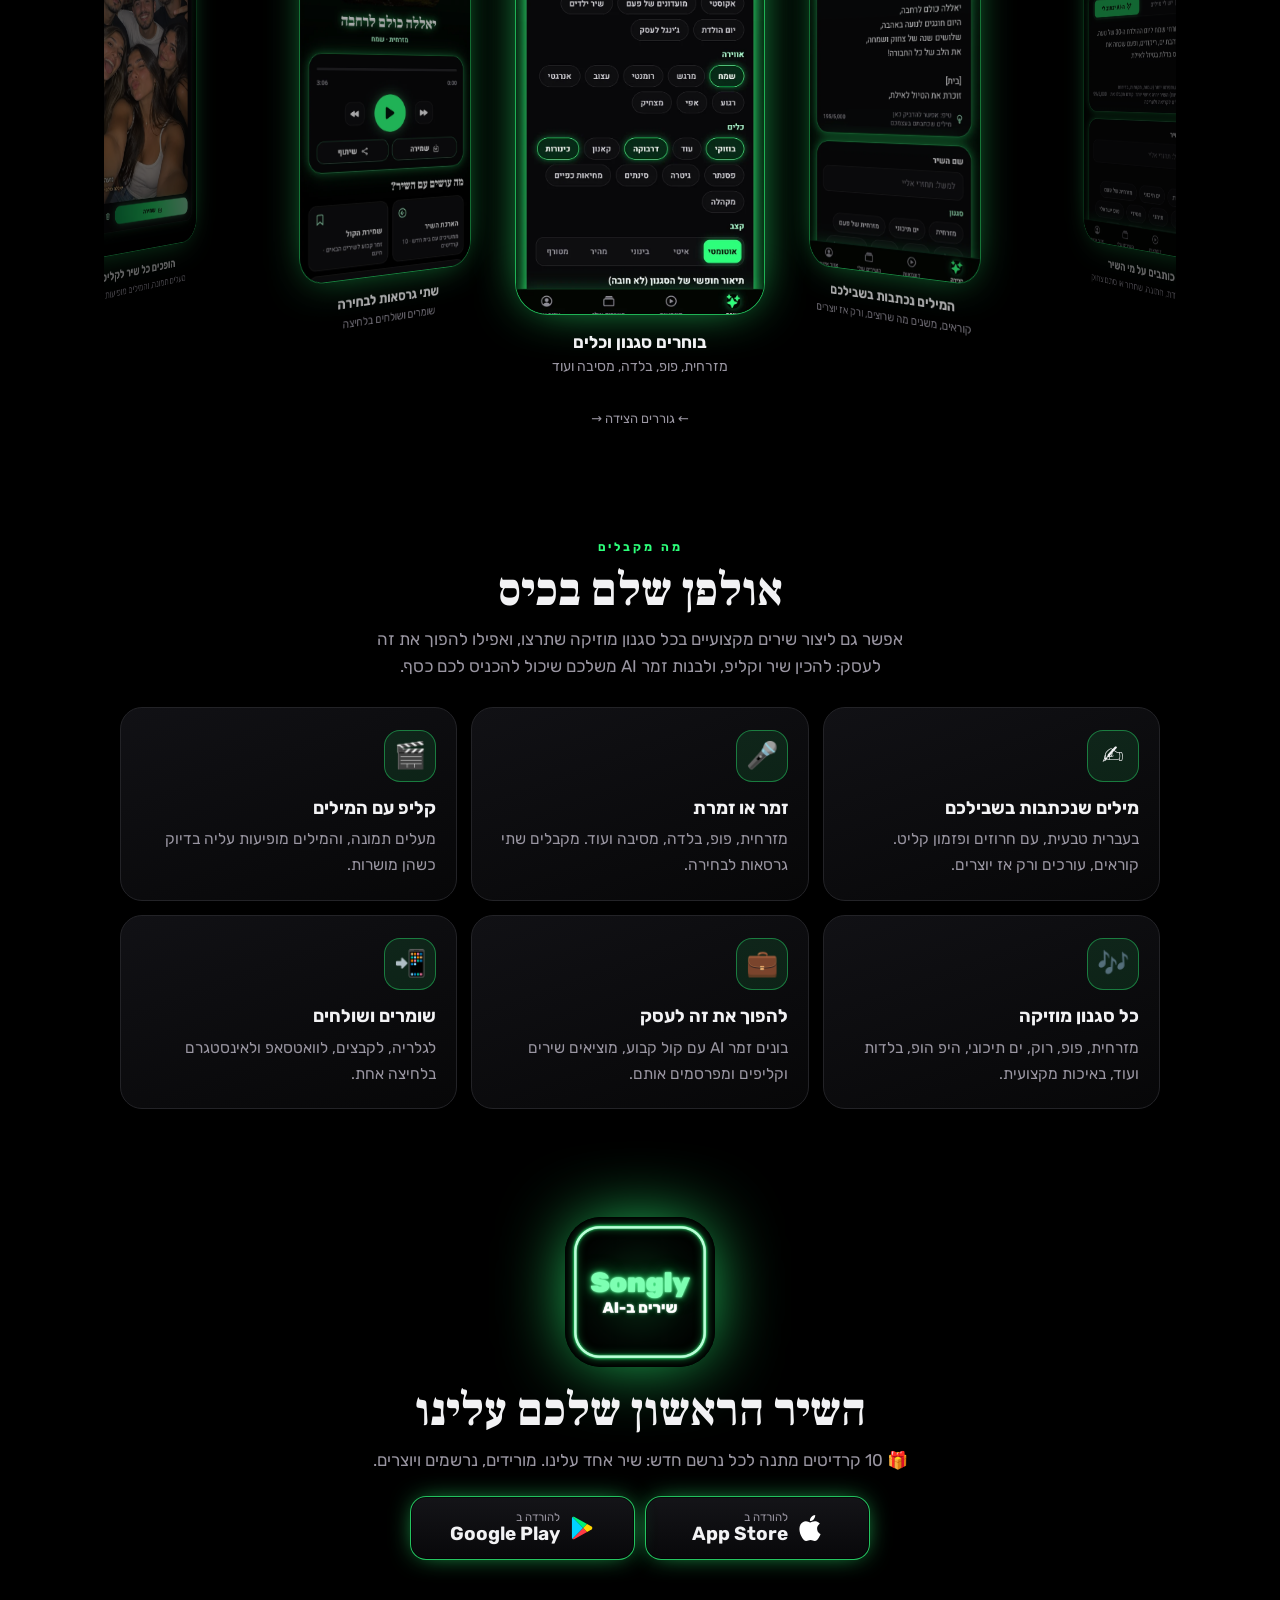
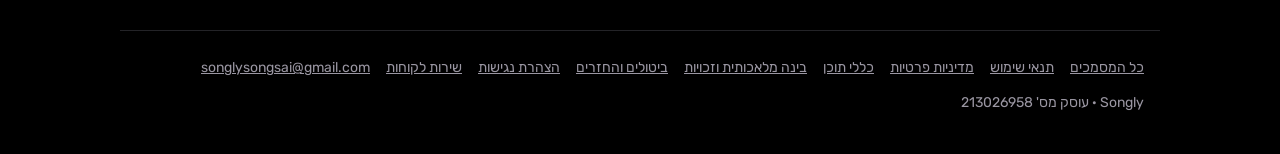
==== commit bb9a7b8c: "Welcome gift back: 10 credits (one song) for every new account Co-Authored-By: Claude Opus 5.5 <nore" ====
--- a/index.html
+++ b/index.html
@@ -2,7 +2,7 @@
 <html lang="he" dir="rtl"><head><meta charset="utf-8"><meta name="viewport" content="width=device-width,initial-scale=1,viewport-fit=cover">
 <title>Songly · שיר אישי בעברית בשתי דקות</title><meta name="description" content="יוצרים שיר אישי בעברית עם בינה מלאכותית: מספרים על מי השיר, ו-Songly כותבת, שרה ומכינה קליפ. להורדה ב-App Store וב-Google Play.">
 <meta name="theme-color" content="#000000">
-<meta property="og:title" content="Songly · שיר אישי בעברית בשתי דקות"><meta property="og:description" content="להורדה חינם ב-App Store וב-Google Play. שיר אישי בעברית, עם קליפ, בשתי דקות."><meta property="og:image" content="https://songlysongsai.com/icon.png">
+<meta property="og:title" content="Songly · שיר אישי בעברית בשתי דקות"><meta property="og:description" content="להורדה חינם ב-App Store וב-Google Play. 10 קרדיטים מתנה לכל נרשם חדש: השיר הראשון עלינו."><meta property="og:image" content="https://songlysongsai.com/icon.png">
 <link rel="icon" href="favicon.png"><link rel="preconnect" href="https://fonts.googleapis.com"><link rel="preconnect" href="https://fonts.gstatic.com" crossorigin>
 <link href="https://fonts.googleapis.com/css2?family=Frank+Ruhl+Libre:wght@900&family=Rubik:wght@400;700&display=swap" rel="stylesheet">
 <link rel="preload" as="image" href="img/s1.webp">
@@ -17,6 +17,7 @@
 <a class="store as" href="https://apps.apple.com/il/app/id6822004056" aria-label="הורדת Songly מה-App Store לאייפון"><svg viewBox="0 0 24 24" aria-hidden="true"><path class="ap" fill="#fff" d="M12.152 6.896c-.948 0-2.415-1.078-3.96-1.04-2.04.027-3.91 1.183-4.961 3.014-2.117 3.675-.546 9.103 1.519 12.09 1.013 1.454 2.208 3.09 3.792 3.039 1.52-.065 2.09-.987 3.935-.987 1.831 0 2.35.987 3.96.948 1.637-.026 2.676-1.48 3.676-2.948 1.156-1.688 1.636-3.325 1.662-3.415-.039-.013-3.182-1.221-3.22-4.857-.026-3.04 2.48-4.494 2.597-4.559-1.429-2.09-3.623-2.324-4.39-2.376-2-.156-3.675 1.09-4.61 1.09zM15.53 3.83c.843-1.012 1.4-2.427 1.245-3.83-1.207.052-2.662.805-3.532 1.818-.78.896-1.454 2.338-1.273 3.714 1.338.104 2.715-.688 3.559-1.701"/></svg><span><small>להורדה ב</small><b>App Store</b></span></a>
 <a class="store gp" href="https://play.google.com/store/apps/details?id=com.songlysongsai.app" aria-label="הורדת Songly מ-Google Play לאנדרואיד"><svg viewBox="0 0 24 24" aria-hidden="true"><path fill="#00d2ff" d="M3.2 1.9 13.1 12 3.2 22.1c-.3-.3-.5-.7-.5-1.2V3.1c0-.5.2-.9.5-1.2z"/><path fill="#00f076" d="M3.2 1.9c.5-.4 1.200-.5 1.900-.1l11.600 6.600-3.600 3.600z"/><path fill="#ff3a44" d="M3.2 22.1 13.1 12l3.600 3.600-11.600 6.600c-.7.4-1.400.3-1.900-.1z"/><path fill="#ffd500" d="m16.700 8.400 4.100 2.300c1 .6 1 2 0 2.600l-4.100 2.300L13.100 12z"/></svg><span><small>להורדה ב</small><b>Google Play</b></span></a>
 </div>
+<p class="gift">🎁 10 קרדיטים מתנה <span>· השיר הראשון עלינו</span></p>
 <div class="stage" id="stage" aria-hidden="true">
 <div class="halo"></div>
 <div class="rig" id="rig">
@@ -55,7 +56,7 @@
 <section class="end"><div class="wrap">
 <img class="disc rv" src="icon.png" alt="" width="150" height="150">
 <h2 class="rv">השיר הראשון שלכם עלינו</h2>
-<p class="sub rv">מורידים, נרשמים ויוצרים את השיר הראשון.</p>
+<p class="sub rv">🎁 10 קרדיטים מתנה לכל נרשם חדש: שיר אחד עלינו. מורידים, נרשמים ויוצרים.</p>
 <div class="stores" id="stores2">
 <a class="store as" href="https://apps.apple.com/il/app/id6822004056" aria-label="הורדת Songly מה-App Store לאייפון"><svg viewBox="0 0 24 24" aria-hidden="true"><path class="ap" fill="#fff" d="M12.152 6.896c-.948 0-2.415-1.078-3.96-1.04-2.04.027-3.91 1.183-4.961 3.014-2.117 3.675-.546 9.103 1.519 12.09 1.013 1.454 2.208 3.09 3.792 3.039 1.52-.065 2.09-.987 3.935-.987 1.831 0 2.35.987 3.96.948 1.637-.026 2.676-1.48 3.676-2.948 1.156-1.688 1.636-3.325 1.662-3.415-.039-.013-3.182-1.221-3.22-4.857-.026-3.04 2.48-4.494 2.597-4.559-1.429-2.09-3.623-2.324-4.39-2.376-2-.156-3.675 1.09-4.61 1.09zM15.53 3.83c.843-1.012 1.4-2.427 1.245-3.83-1.207.052-2.662.805-3.532 1.818-.78.896-1.454 2.338-1.273 3.714 1.338.104 2.715-.688 3.559-1.701"/></svg><span><small>להורדה ב</small><b>App Store</b></span></a>
 <a class="store gp" href="https://play.google.com/store/apps/details?id=com.songlysongsai.app" aria-label="הורדת Songly מ-Google Play לאנדרואיד"><svg viewBox="0 0 24 24" aria-hidden="true"><path fill="#00d2ff" d="M3.2 1.9 13.1 12 3.2 22.1c-.3-.3-.5-.7-.5-1.2V3.1c0-.5.2-.9.5-1.2z"/><path fill="#00f076" d="M3.2 1.9c.5-.4 1.200-.5 1.900-.1l11.600 6.600-3.600 3.600z"/><path fill="#ff3a44" d="M3.2 22.1 13.1 12l3.600 3.600-11.600 6.600c-.7.4-1.400.3-1.900-.1z"/><path fill="#ffd500" d="m16.700 8.400 4.100 2.300c1 .6 1 2 0 2.600l-4.100 2.300L13.100 12z"/></svg><span><small>להורדה ב</small><b>Google Play</b></span></a>
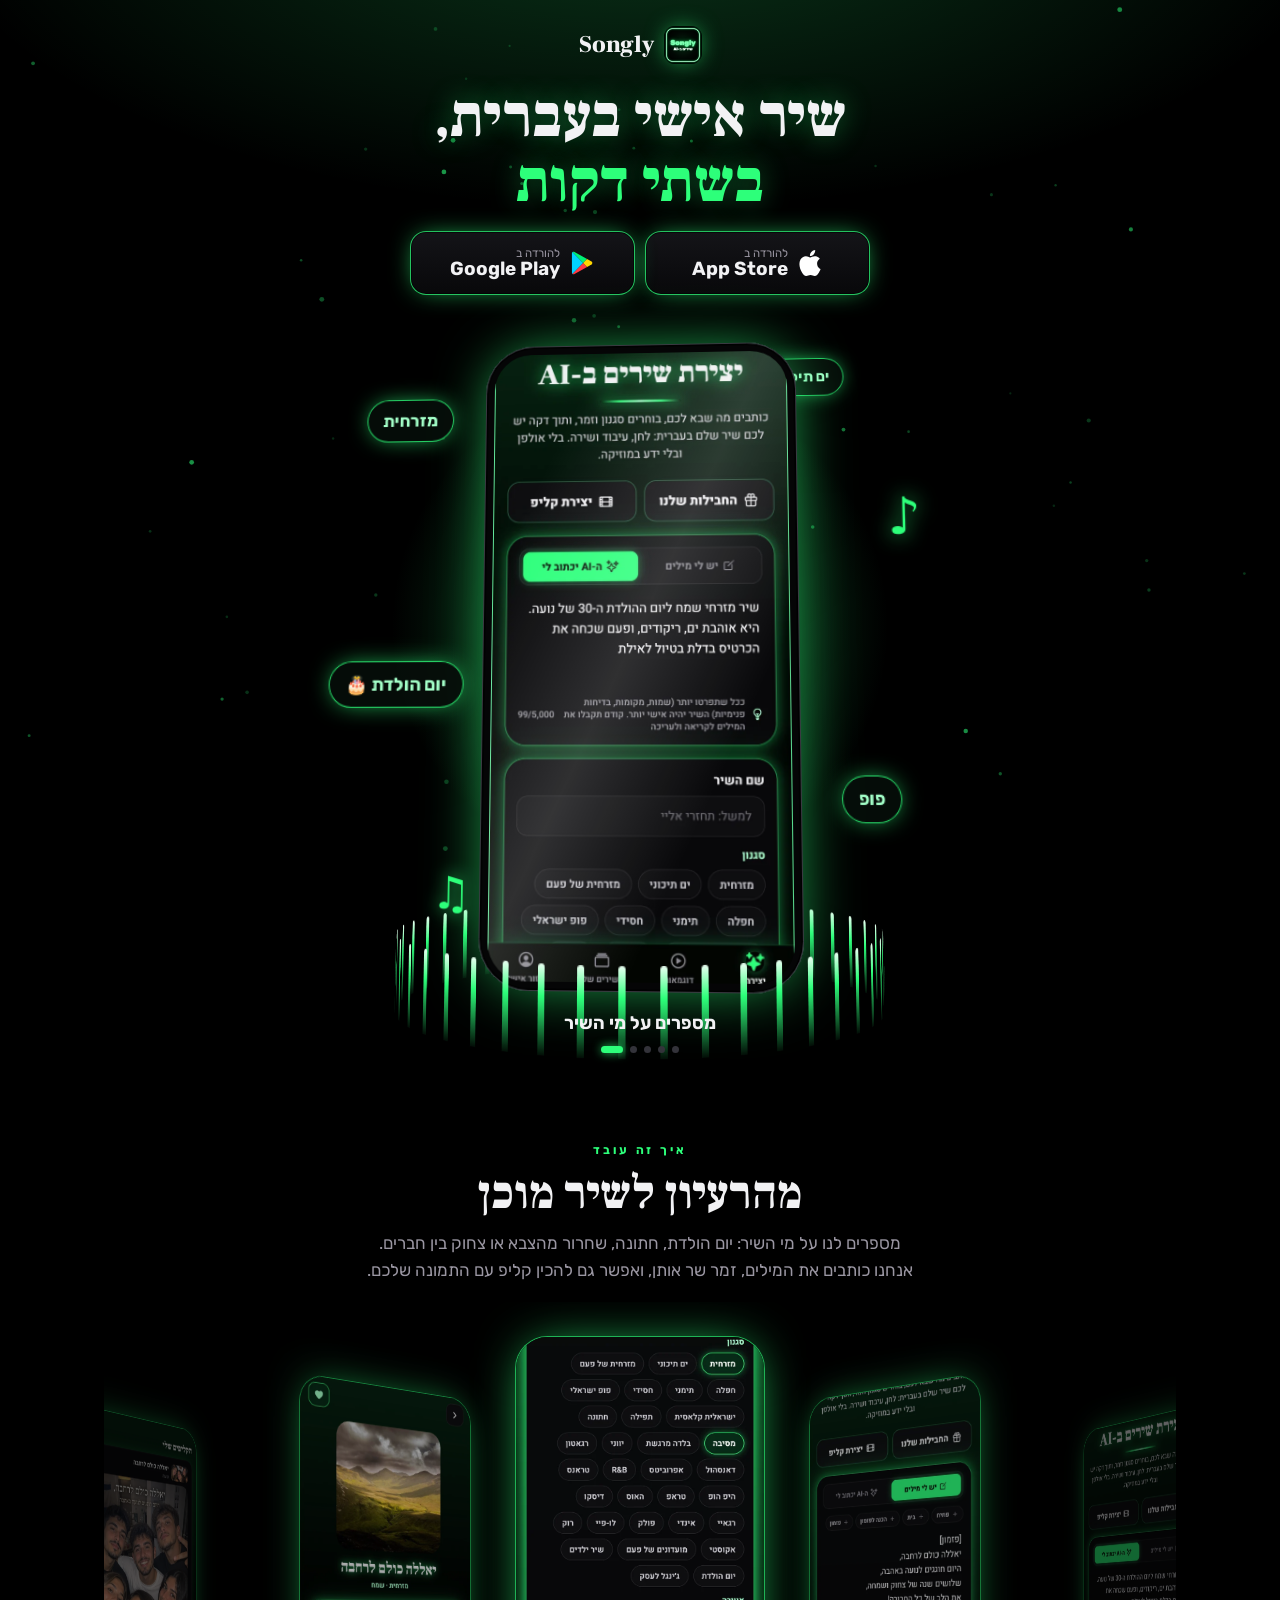
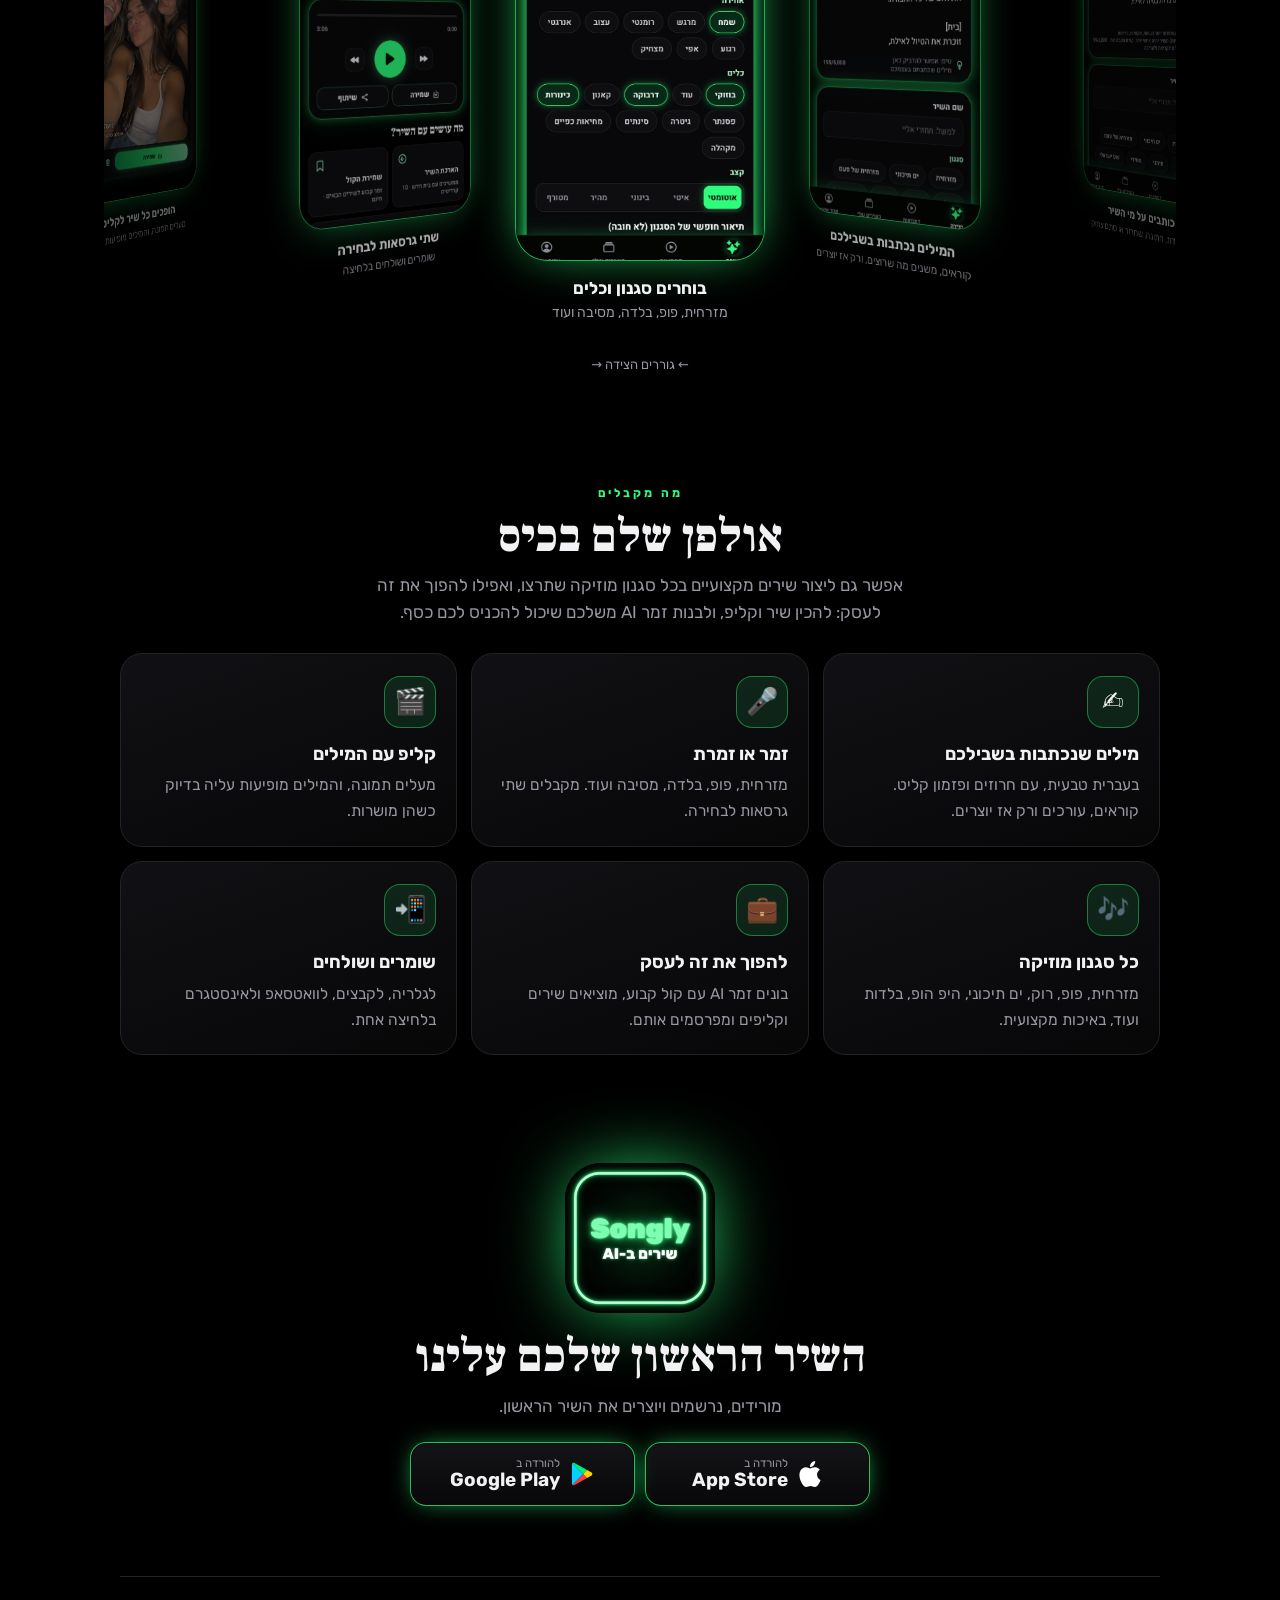
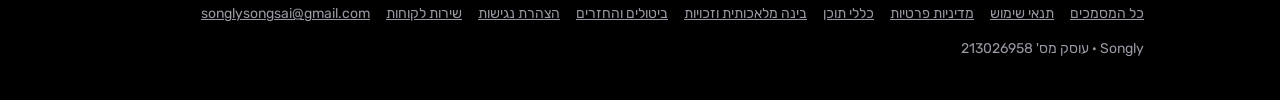
==== commit c4faa639: "Remove the welcome-gift offer from the landing page Co-Authored-By: Claude Opus 5.5 <noreply@anthrop" ====
--- a/index.html
+++ b/index.html
@@ -2,7 +2,7 @@
 <html lang="he" dir="rtl"><head><meta charset="utf-8"><meta name="viewport" content="width=device-width,initial-scale=1,viewport-fit=cover">
 <title>Songly · שיר אישי בעברית בשתי דקות</title><meta name="description" content="יוצרים שיר אישי בעברית עם בינה מלאכותית: מספרים על מי השיר, ו-Songly כותבת, שרה ומכינה קליפ. להורדה ב-App Store וב-Google Play.">
 <meta name="theme-color" content="#000000">
-<meta property="og:title" content="Songly · שיר אישי בעברית בשתי דקות"><meta property="og:description" content="להורדה חינם ב-App Store וב-Google Play. 10 קרדיטים מתנה לכל נרשם חדש: השיר הראשון עלינו."><meta property="og:image" content="https://songlysongsai.com/icon.png">
+<meta property="og:title" content="Songly · שיר אישי בעברית בשתי דקות"><meta property="og:description" content="להורדה חינם ב-App Store וב-Google Play. שיר אישי בעברית, עם קליפ, בשתי דקות."><meta property="og:image" content="https://songlysongsai.com/icon.png">
 <link rel="icon" href="favicon.png"><link rel="preconnect" href="https://fonts.googleapis.com"><link rel="preconnect" href="https://fonts.gstatic.com" crossorigin>
 <link href="https://fonts.googleapis.com/css2?family=Frank+Ruhl+Libre:wght@900&family=Rubik:wght@400;700&display=swap" rel="stylesheet">
 <link rel="preload" as="image" href="img/s1.webp">
@@ -17,7 +17,6 @@
 <a class="store as" href="https://apps.apple.com/il/app/id6822004056" aria-label="הורדת Songly מה-App Store לאייפון"><svg viewBox="0 0 24 24" aria-hidden="true"><path class="ap" fill="#fff" d="M12.152 6.896c-.948 0-2.415-1.078-3.96-1.04-2.04.027-3.91 1.183-4.961 3.014-2.117 3.675-.546 9.103 1.519 12.09 1.013 1.454 2.208 3.09 3.792 3.039 1.52-.065 2.09-.987 3.935-.987 1.831 0 2.35.987 3.96.948 1.637-.026 2.676-1.48 3.676-2.948 1.156-1.688 1.636-3.325 1.662-3.415-.039-.013-3.182-1.221-3.22-4.857-.026-3.04 2.48-4.494 2.597-4.559-1.429-2.09-3.623-2.324-4.39-2.376-2-.156-3.675 1.09-4.61 1.09zM15.53 3.83c.843-1.012 1.4-2.427 1.245-3.83-1.207.052-2.662.805-3.532 1.818-.78.896-1.454 2.338-1.273 3.714 1.338.104 2.715-.688 3.559-1.701"/></svg><span><small>להורדה ב</small><b>App Store</b></span></a>
 <a class="store gp" href="https://play.google.com/store/apps/details?id=com.songlysongsai.app" aria-label="הורדת Songly מ-Google Play לאנדרואיד"><svg viewBox="0 0 24 24" aria-hidden="true"><path fill="#00d2ff" d="M3.2 1.9 13.1 12 3.2 22.1c-.3-.3-.5-.7-.5-1.2V3.1c0-.5.2-.9.5-1.2z"/><path fill="#00f076" d="M3.2 1.9c.5-.4 1.200-.5 1.900-.1l11.600 6.600-3.600 3.600z"/><path fill="#ff3a44" d="M3.2 22.1 13.1 12l3.600 3.600-11.600 6.600c-.7.4-1.400.3-1.900-.1z"/><path fill="#ffd500" d="m16.700 8.400 4.100 2.300c1 .6 1 2 0 2.600l-4.100 2.300L13.100 12z"/></svg><span><small>להורדה ב</small><b>Google Play</b></span></a>
 </div>
-<p class="gift">🎁 10 קרדיטים מתנה <span>· השיר הראשון עלינו</span></p>
 <div class="stage" id="stage" aria-hidden="true">
 <div class="halo"></div>
 <div class="rig" id="rig">
@@ -56,7 +55,7 @@
 <section class="end"><div class="wrap">
 <img class="disc rv" src="icon.png" alt="" width="150" height="150">
 <h2 class="rv">השיר הראשון שלכם עלינו</h2>
-<p class="sub rv">🎁 10 קרדיטים מתנה לכל נרשם חדש: שיר אחד עלינו. מורידים, נרשמים ויוצרים.</p>
+<p class="sub rv">מורידים, נרשמים ויוצרים את השיר הראשון.</p>
 <div class="stores" id="stores2">
 <a class="store as" href="https://apps.apple.com/il/app/id6822004056" aria-label="הורדת Songly מה-App Store לאייפון"><svg viewBox="0 0 24 24" aria-hidden="true"><path class="ap" fill="#fff" d="M12.152 6.896c-.948 0-2.415-1.078-3.96-1.04-2.04.027-3.91 1.183-4.961 3.014-2.117 3.675-.546 9.103 1.519 12.09 1.013 1.454 2.208 3.09 3.792 3.039 1.52-.065 2.09-.987 3.935-.987 1.831 0 2.35.987 3.96.948 1.637-.026 2.676-1.48 3.676-2.948 1.156-1.688 1.636-3.325 1.662-3.415-.039-.013-3.182-1.221-3.22-4.857-.026-3.04 2.48-4.494 2.597-4.559-1.429-2.09-3.623-2.324-4.39-2.376-2-.156-3.675 1.09-4.61 1.09zM15.53 3.83c.843-1.012 1.4-2.427 1.245-3.83-1.207.052-2.662.805-3.532 1.818-.78.896-1.454 2.338-1.273 3.714 1.338.104 2.715-.688 3.559-1.701"/></svg><span><small>להורדה ב</small><b>App Store</b></span></a>
 <a class="store gp" href="https://play.google.com/store/apps/details?id=com.songlysongsai.app" aria-label="הורדת Songly מ-Google Play לאנדרואיד"><svg viewBox="0 0 24 24" aria-hidden="true"><path fill="#00d2ff" d="M3.2 1.9 13.1 12 3.2 22.1c-.3-.3-.5-.7-.5-1.2V3.1c0-.5.2-.9.5-1.2z"/><path fill="#00f076" d="M3.2 1.9c.5-.4 1.200-.5 1.900-.1l11.600 6.600-3.600 3.600z"/><path fill="#ff3a44" d="M3.2 22.1 13.1 12l3.600 3.600-11.600 6.600c-.7.4-1.400.3-1.900-.1z"/><path fill="#ffd500" d="m16.700 8.400 4.100 2.300c1 .6 1 2 0 2.600l-4.100 2.300L13.100 12z"/></svg><span><small>להורדה ב</small><b>Google Play</b></span></a>
